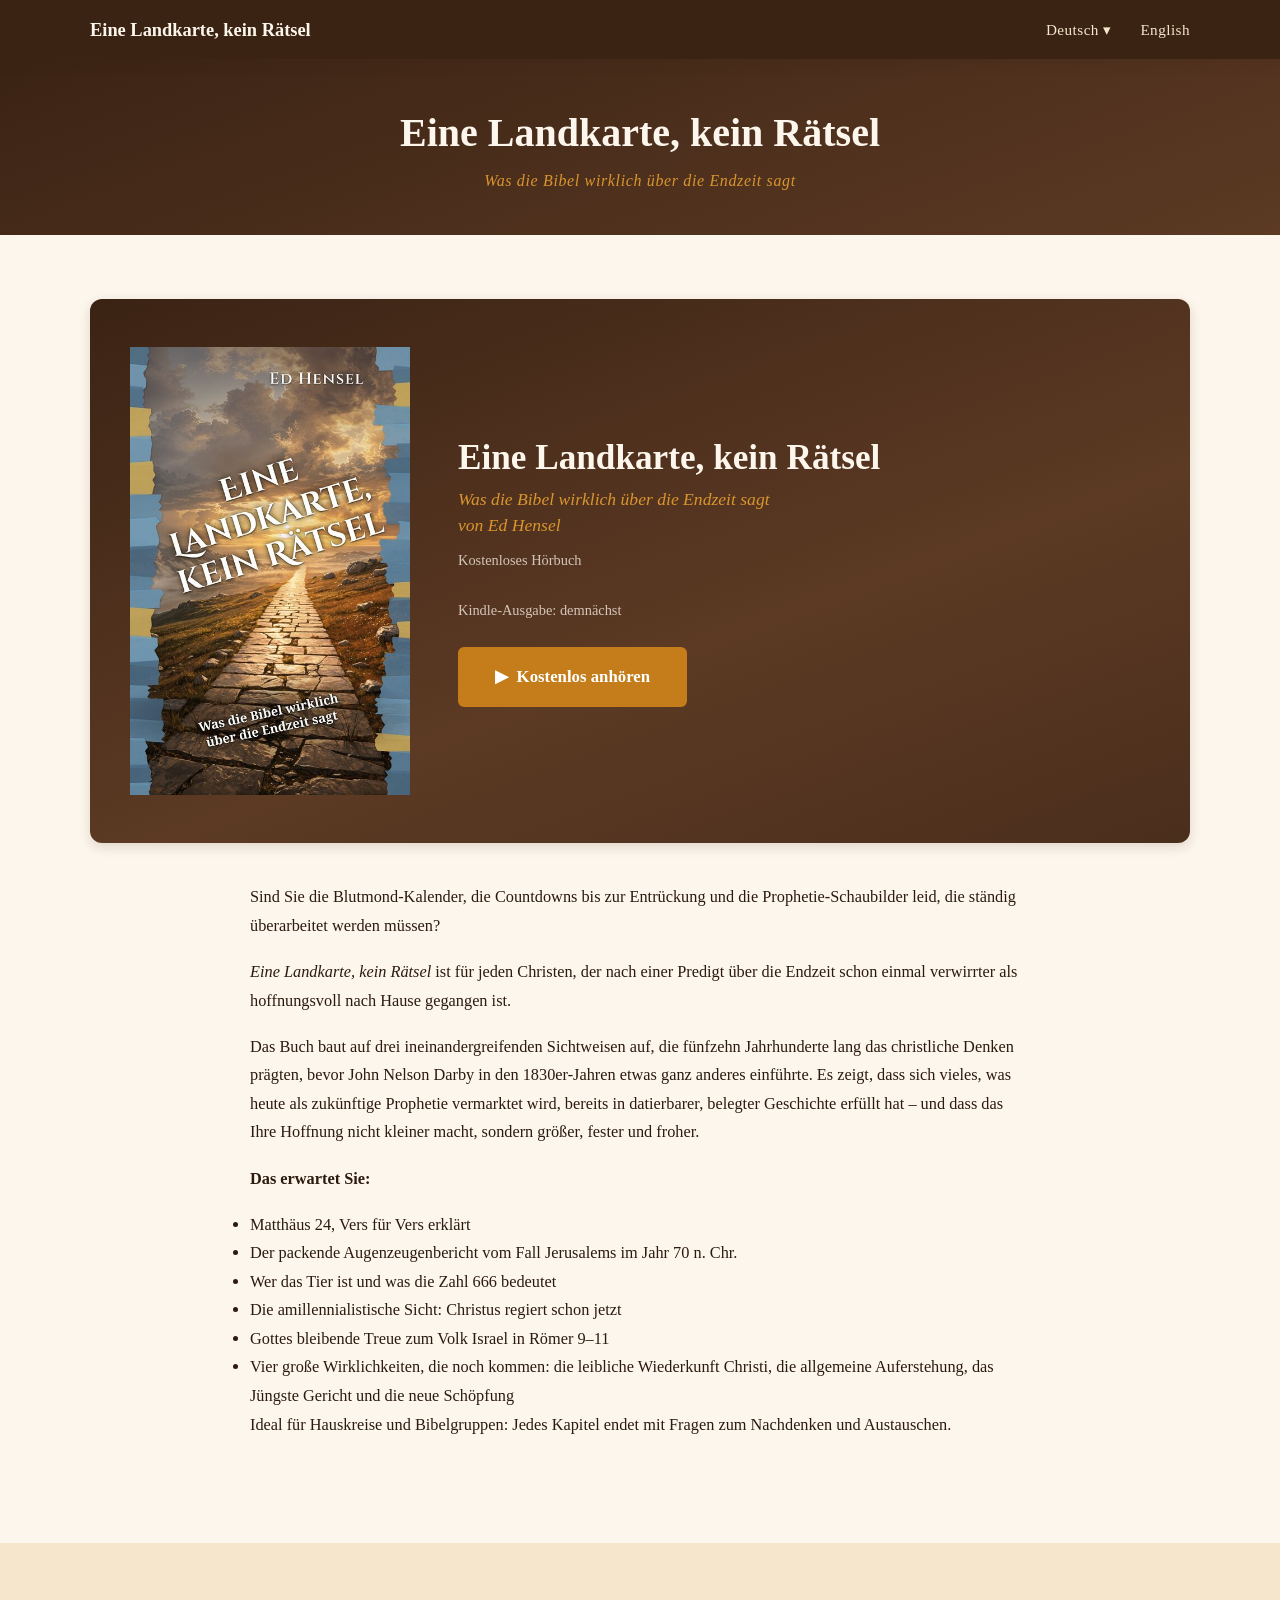
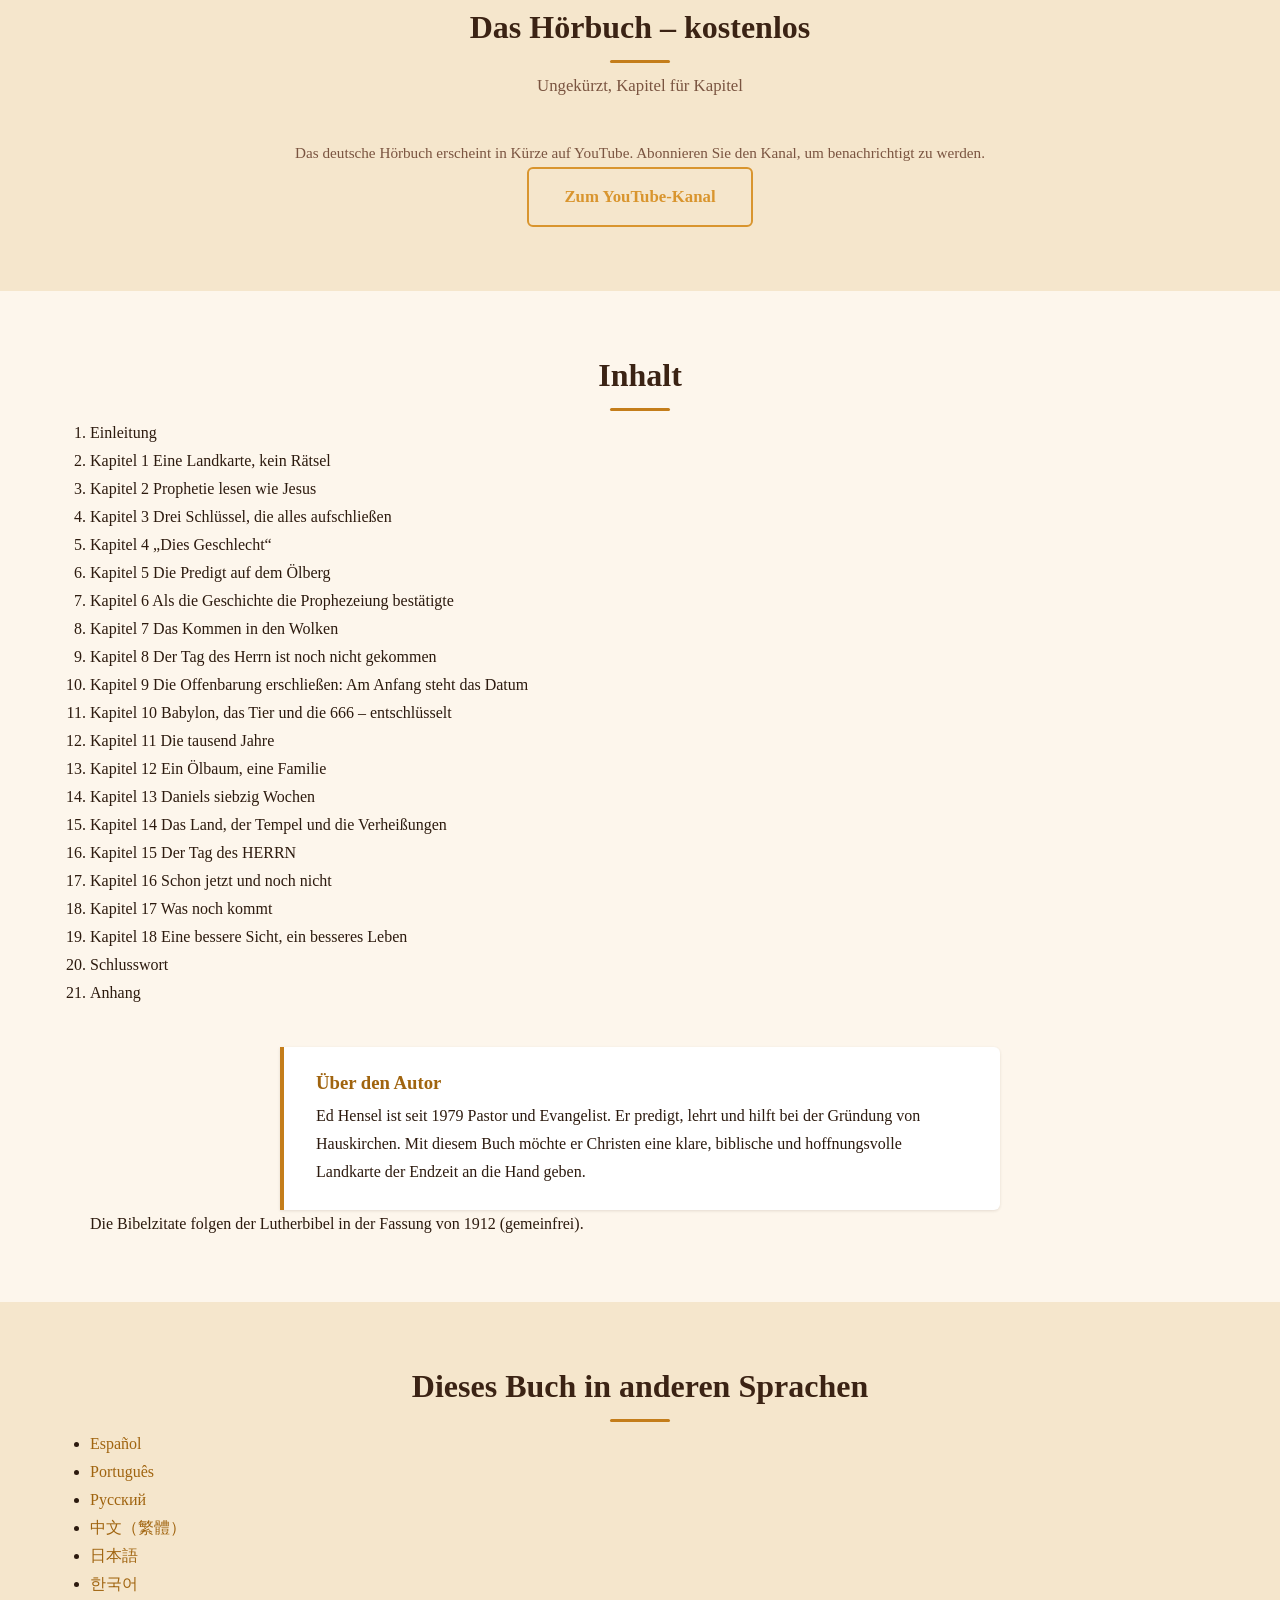
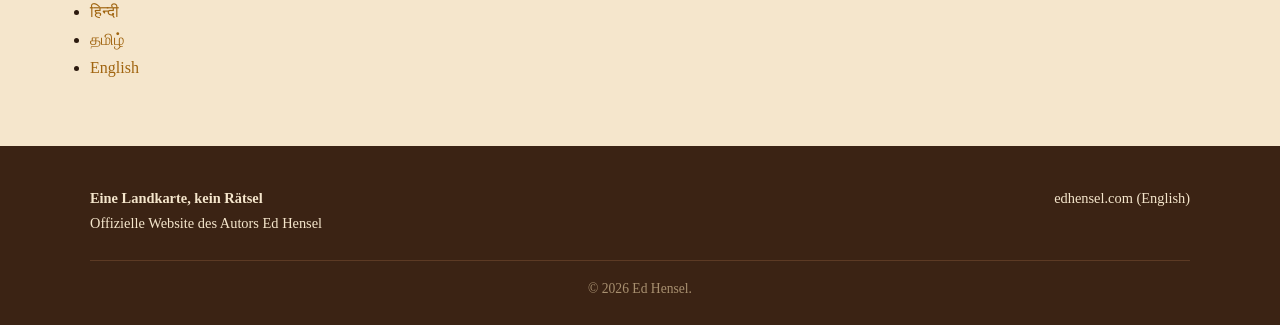
==== de/index.html @ e0666d58 "Add German page (de/)" ====
<!DOCTYPE html>
<html lang="de">
<head>
  <meta charset="UTF-8">
  <meta name="viewport" content="width=device-width, initial-scale=1.0">
  <title>Eine Landkarte, kein Rätsel: Was die Bibel wirklich über die Endzeit sagt — Ed Hensel</title>
  <meta name="description" content="Sind Sie die Blutmond-Kalender, die Countdowns bis zur Entrückung und die Prophetie-Schaubilder leid, die ständig überarbeitet werden müssen? Eine">
  <link rel="canonical" href="https://edhensel.com/de/">
  <link rel="alternate" hreflang="es" href="https://edhensel.com/es/">
  <link rel="alternate" hreflang="pt-BR" href="https://edhensel.com/pt/">
  <link rel="alternate" hreflang="de" href="https://edhensel.com/de/">
  <link rel="alternate" hreflang="ru" href="https://edhensel.com/ru/">
  <link rel="alternate" hreflang="zh-Hant" href="https://edhensel.com/zh/">
  <link rel="alternate" hreflang="ja" href="https://edhensel.com/ja/">
  <link rel="alternate" hreflang="ko" href="https://edhensel.com/ko/">
  <link rel="alternate" hreflang="hi" href="https://edhensel.com/hi/">
  <link rel="alternate" hreflang="ta" href="https://edhensel.com/ta/">
  <link rel="alternate" hreflang="en" href="https://edhensel.com/book.html">
  <link rel="alternate" hreflang="x-default" href="https://edhensel.com/book.html">
  <meta property="og:title" content="Eine Landkarte, kein Rätsel: Was die Bibel wirklich über die Endzeit sagt">
  <meta property="og:description" content="Sind Sie die Blutmond-Kalender, die Countdowns bis zur Entrückung und die Prophetie-Schaubilder leid, die ständig überarbeitet werden müssen? Eine">
  <meta property="og:type" content="book">
  <meta property="og:url" content="https://edhensel.com/de/">
  <meta property="og:image" content="https://edhensel.com/de/cover.jpg">
  <meta name="twitter:card" content="summary_large_image">
  <meta name="author" content="Ed Hensel">
  <link rel="icon" href="../favicon.svg" type="image/svg+xml">
  <link rel="stylesheet" href="../styles.css?v=20261105">
  <script type="application/ld+json">{"@context": "https://schema.org", "@type": "Book", "name": "Eine Landkarte, kein Rätsel: Was die Bibel wirklich über die Endzeit sagt", "author": {"@type": "Person", "name": "Ed Hensel"}, "inLanguage": "de", "image": "https://edhensel.com/de/cover.jpg", "url": "https://edhensel.com/de/"}</script>
</head>
<body>
  <a class="skip-link" href="#main">Eine Landkarte, kein Rätsel</a>
  <header class="site-header">
    <div class="nav-wrapper">
      <a href="./" class="site-logo">Eine Landkarte, kein Rätsel</a>
      <nav class="main-nav main-nav--lang" aria-label="Dieses Buch in anderen Sprachen">
        <ul><li><a href="#languages">Deutsch &#9662;</a></li><li><a href="../book.html" lang="en" hreflang="en">English</a></li></ul>
      </nav>
    </div>
  </header>
  <main id="main">
    <section class="page-banner">
      <div class="container">
        <h1>Eine Landkarte, kein Rätsel</h1>
        <p class="page-banner__sub">Was die Bibel wirklich über die Endzeit sagt</p>
      </div>
    </section>
    <section class="section">
      <div class="container">
        <div class="book-showcase">
          <div class="book-showcase__cover">
            <img src="cover.jpg" alt="Eine Landkarte, kein Rätsel — Ed Hensel" width="350" height="560">
          </div>
          <div class="book-showcase__info">
            <h2>Eine Landkarte, kein Rätsel</h2>
            <p class="byline">Was die Bibel wirklich über die Endzeit sagt<br>von Ed Hensel</p>
            <p class="book-meta">Kostenloses Hörbuch</p>
            <p class="book-meta">Kindle-Ausgabe: demnächst</p>
            <div class="book-actions"><a href="#listen" class="btn">&#9654;&#xFE0E;&ensp;Kostenlos anhören</a></div>
          </div>
        </div>
        <div class="book-description"><p>Sind Sie die Blutmond-Kalender, die Countdowns bis zur Entrückung und die Prophetie-Schaubilder leid, die ständig überarbeitet werden müssen?</p><p><em>Eine Landkarte, kein Rätsel</em> ist für jeden Christen, der nach einer Predigt über die Endzeit schon einmal verwirrter als hoffnungsvoll nach Hause gegangen ist.</p><p>Das Buch baut auf drei ineinandergreifenden Sichtweisen auf, die fünfzehn Jahrhunderte lang das christliche Denken prägten, bevor John Nelson Darby in den 1830er-Jahren etwas ganz anderes einführte. Es zeigt, dass sich vieles, was heute als zukünftige Prophetie vermarktet wird, bereits in datierbarer, belegter Geschichte erfüllt hat – und dass das Ihre Hoffnung nicht kleiner macht, sondern größer, fester und froher.</p><p><strong>Das erwartet Sie:</strong></p><ul><li>Matthäus 24, Vers für Vers erklärt</li><li>Der packende Augenzeugenbericht vom Fall Jerusalems im Jahr 70 n. Chr.</li><li>Wer das Tier ist und was die Zahl 666 bedeutet</li><li>Die amillennialistische Sicht: Christus regiert schon jetzt</li><li>Gottes bleibende Treue zum Volk Israel in Römer 9–11</li><li>Vier große Wirklichkeiten, die noch kommen: die leibliche Wiederkunft Christi, die allgemeine Auferstehung, das Jüngste Gericht und die neue Schöpfung</li></ul><p>Ideal für Hauskreise und Bibelgruppen: Jedes Kapitel endet mit Fragen zum Nachdenken und Austauschen.</p></div>
      </div>
    </section>
    <section class="section section--alt listen" id="listen">
      <div class="container">
        <h2 class="section-title">Das Hörbuch – kostenlos</h2>
        <p class="section-subtitle">Ungekürzt, Kapitel für Kapitel</p>
        <p class="listen-note listen-note--soon">Das deutsche Hörbuch erscheint in Kürze auf YouTube. Abonnieren Sie den Kanal, um benachrichtigt zu werden.<br><a href="https://www.youtube.com/channel/UCPNk8jovsarUFDkknoVurIw" class="btn btn-outline" rel="noopener" target="_blank">Zum YouTube-Kanal</a></p>
      </div>
    </section>
    <section class="section">
      <div class="container">
        <h2 class="section-title">Inhalt</h2>
        <ol class="toc-list"><li>Einleitung</li><li><span class="toc-list__kind">Kapitel 1</span> Eine Landkarte, kein Rätsel</li><li><span class="toc-list__kind">Kapitel 2</span> Prophetie lesen wie Jesus</li><li><span class="toc-list__kind">Kapitel 3</span> Drei Schlüssel, die alles aufschließen</li><li><span class="toc-list__kind">Kapitel 4</span> „Dies Geschlecht“</li><li><span class="toc-list__kind">Kapitel 5</span> Die Predigt auf dem Ölberg</li><li><span class="toc-list__kind">Kapitel 6</span> Als die Geschichte die Prophezeiung bestätigte</li><li><span class="toc-list__kind">Kapitel 7</span> Das Kommen in den Wolken</li><li><span class="toc-list__kind">Kapitel 8</span> Der Tag des Herrn ist noch nicht gekommen</li><li><span class="toc-list__kind">Kapitel 9</span> Die Offenbarung erschließen: Am Anfang steht das Datum</li><li><span class="toc-list__kind">Kapitel 10</span> Babylon, das Tier und die 666 – entschlüsselt</li><li><span class="toc-list__kind">Kapitel 11</span> Die tausend Jahre</li><li><span class="toc-list__kind">Kapitel 12</span> Ein Ölbaum, eine Familie</li><li><span class="toc-list__kind">Kapitel 13</span> Daniels siebzig Wochen</li><li><span class="toc-list__kind">Kapitel 14</span> Das Land, der Tempel und die Verheißungen</li><li><span class="toc-list__kind">Kapitel 15</span> Der Tag des HERRN</li><li><span class="toc-list__kind">Kapitel 16</span> Schon jetzt und noch nicht</li><li><span class="toc-list__kind">Kapitel 17</span> Was noch kommt</li><li><span class="toc-list__kind">Kapitel 18</span> Eine bessere Sicht, ein besseres Leben</li><li>Schlusswort</li><li>Anhang</li></ol>
        <div class="small-group-note">
          <h3>Über den Autor</h3>
          <p>Ed Hensel ist seit 1979 Pastor und Evangelist. Er predigt, lehrt und hilft bei der Gründung von Hauskirchen. Mit diesem Buch möchte er Christen eine klare, biblische und hoffnungsvolle Landkarte der Endzeit an die Hand geben.</p>
        </div>
        <p class="bible-notice">Die Bibelzitate folgen der Lutherbibel in der Fassung von 1912 (gemeinfrei).</p>
      </div>
    </section>
    <section class="section section--alt" id="languages">
      <div class="container">
        <h2 class="section-title">Dieses Buch in anderen Sprachen</h2>
        <ul class="lang-list"><li><a href="../es/" hreflang="es" lang="es">Español</a></li><li><a href="../pt/" hreflang="pt-BR" lang="pt-BR">Português</a></li><li><a href="../ru/" hreflang="ru" lang="ru">Русский</a></li><li><a href="../zh/" hreflang="zh-Hant" lang="zh-Hant">中文（繁體）</a></li><li><a href="../ja/" hreflang="ja" lang="ja">日本語</a></li><li><a href="../ko/" hreflang="ko" lang="ko">한국어</a></li><li><a href="../hi/" hreflang="hi" lang="hi">हिन्दी</a></li><li><a href="../ta/" hreflang="ta" lang="ta">தமிழ்</a></li><li><a href="../book.html" hreflang="en" lang="en">English</a></li></ul>
      </div>
    </section>
  </main>
  <footer class="site-footer">
    <div class="container">
      <div class="footer-inner">
        <div class="footer-brand"><strong>Eine Landkarte, kein Rätsel</strong><br>Offizielle Website des Autors Ed Hensel</div>
        <nav class="footer-nav" aria-label="Dieses Buch in anderen Sprachen"><ul><li><a href="../index.html" lang="en">edhensel.com (English)</a></li></ul></nav>
      </div>
      <p class="footer-copy">&copy; 2026 Ed Hensel.</p>
    </div>
  </footer>
</body>
</html>
---- styles.css ----
/* ============================================
   Ed Hensel Author Website — styles.css
   Palette: deep amber, warm cream, dark brown
   ============================================ */

/* --- Reset & Base --- */
*, *::before, *::after { box-sizing: border-box; margin: 0; padding: 0; }

:root {
  --color-cream:       #FDF6EC;
  --color-cream-dark:  #F5E6CC;
  --color-amber:       #C47D1A;
  --color-amber-light: #D9952E;
  --color-amber-dark:  #A0640F;
  --color-brown:       #3B2314;
  --color-brown-mid:   #5C3A24;
  --color-brown-light: #7A5440;
  --color-text:        #2C1A0E;
  --color-white:       #FFFFFF;
  --shadow-sm:  0 1px 3px rgba(59,35,20,.12);
  --shadow-md:  0 4px 12px rgba(59,35,20,.15);
  --shadow-lg:  0 8px 28px rgba(59,35,20,.22);
  --shadow-book: 0 12px 40px rgba(59,35,20,.3), 0 4px 12px rgba(0,0,0,.15);
  --radius:     6px;
  --max-width:  1100px;
  --transition: .25s ease;
}

html { font-size: 16px; scroll-behavior: smooth; }

body {
  font-family: Georgia, 'Times New Roman', serif;
  color: var(--color-text);
  background: var(--color-cream);
  line-height: 1.75;
  -webkit-font-smoothing: antialiased;
}

img { max-width: 100%; height: auto; display: block; }
a   { color: var(--color-amber-dark); text-decoration: none; transition: color var(--transition); }
a:hover { color: var(--color-amber); }

h1, h2, h3, h4 {
  font-family: 'Palatino Linotype', Palatino, Georgia, serif;
  color: var(--color-brown);
  line-height: 1.3;
}

.container { width: 92%; max-width: var(--max-width); margin: 0 auto; }

/* --- Skip Link (accessibility) --- */
.skip-link {
  position: absolute; left: -9999px; top: 0;
  background: var(--color-amber); color: var(--color-white);
  padding: .5rem 1rem; z-index: 1000; border-radius: 0 0 var(--radius) var(--radius);
}
.skip-link:focus { left: 0; }

/* ============================================
   Header / Navigation
   ============================================ */
.site-header {
  background: var(--color-brown);
  padding: 0;
  position: sticky; top: 0; z-index: 900;
  box-shadow: var(--shadow-md);
}

.nav-wrapper {
  display: flex; align-items: center; justify-content: space-between;
  max-width: var(--max-width); margin: 0 auto; width: 92%;
  padding: .85rem 0;
}

.site-logo {
  font-family: 'Palatino Linotype', Palatino, Georgia, serif;
  font-size: 1.15rem; font-weight: 700;
  color: var(--color-cream); white-space: nowrap;
}
.site-logo:hover { color: var(--color-amber-light); }

/* Hamburger */
.nav-toggle { display: none; background: none; border: none; cursor: pointer; padding: .25rem; }
.nav-toggle span {
  display: block; width: 24px; height: 2px;
  background: var(--color-cream); margin: 5px 0;
  transition: transform var(--transition), opacity var(--transition);
}

.main-nav ul { list-style: none; display: flex; gap: 1.8rem; }
.main-nav a {
  color: var(--color-cream-dark); font-size: .95rem;
  letter-spacing: .03em; padding: .25rem 0;
  border-bottom: 2px solid transparent;
  transition: color var(--transition), border-color var(--transition);
}
.main-nav a:hover,
.main-nav a[aria-current="page"] {
  color: var(--color-amber-light);
  border-bottom-color: var(--color-amber-light);
}

/* ============================================
   Hero Section — Split layout with book cover
   ============================================ */
.hero {
  background: linear-gradient(160deg, var(--color-brown) 0%, var(--color-brown-mid) 60%, #4A2E1C 100%);
  color: var(--color-cream);
  padding: 4rem 1rem 4.5rem;
  overflow: hidden;
}

.hero-split {
  display: flex;
  align-items: center;
  justify-content: center;
  gap: 3.5rem;
}

.hero-cover {
  flex: 0 0 auto;
  text-align: center;
}
.hero-cover img {
  width: 300px;
  height: auto;
  margin: 0 auto;
  transition: transform .4s ease;
}
.hero-cover img:hover {
  transform: translateY(-6px) rotate(-1deg);
}

.hero-text {
  flex: 1;
  max-width: 560px;
}
.hero-text h1 {
  font-size: clamp(2rem, 5vw, 3rem);
  color: var(--color-cream);
  margin-bottom: .3rem;
}
.hero .subtitle {
  font-size: clamp(1rem, 2.5vw, 1.3rem);
  color: var(--color-amber-light);
  font-style: italic;
  margin-bottom: 1.5rem;
}
.hero .intro-text {
  font-size: 1.05rem; line-height: 1.8;
  color: var(--color-cream-dark);
  margin-bottom: 2rem;
}
.hero-buttons {
  display: flex; gap: 1rem; flex-wrap: wrap;
}

/* CTA Buttons */
.btn {
  display: inline-block;
  background: var(--color-amber);
  color: var(--color-white);
  font-family: 'Palatino Linotype', Palatino, Georgia, serif;
  font-size: 1.05rem; font-weight: 700;
  padding: .85rem 2.2rem;
  border-radius: var(--radius);
  border: 2px solid var(--color-amber);
  transition: background var(--transition), color var(--transition), transform var(--transition), box-shadow var(--transition);
  cursor: pointer;
  text-align: center;
}
.btn:hover {
  background: var(--color-amber-dark);
  border-color: var(--color-amber-dark);
  color: var(--color-white);
  transform: translateY(-2px);
  box-shadow: 0 4px 12px rgba(196,125,26,.35);
}
.btn-outline {
  background: transparent;
  color: var(--color-amber-light);
  border-color: var(--color-amber-light);
}
.btn-outline:hover {
  background: var(--color-amber-light);
  color: var(--color-brown);
}

/* ============================================
   Sections
   ============================================ */
.section {
  padding: 4rem 0;
}
.section--alt {
  background: var(--color-cream-dark);
}
.section-title {
  font-size: clamp(1.5rem, 3vw, 2rem);
  text-align: center;
  margin-bottom: .5rem;
}
.section-subtitle {
  text-align: center;
  color: var(--color-brown-light);
  margin-bottom: 2.5rem;
  font-size: 1.05rem;
}

/* Decorative divider */
.section-title::after {
  content: "";
  display: block;
  width: 60px; height: 3px;
  background: var(--color-amber);
  margin: .7rem auto 0;
  border-radius: 2px;
}

/* --- Framework Cards --- */
.card-grid {
  display: grid;
  grid-template-columns: repeat(auto-fit, minmax(280px, 1fr));
  gap: 1.5rem;
}
.card {
  background: var(--color-white);
  border-radius: var(--radius);
  padding: 2rem 1.5rem;
  box-shadow: var(--shadow-sm);
  border-top: 4px solid var(--color-amber);
  transition: box-shadow var(--transition), transform var(--transition);
}
.card:hover { box-shadow: var(--shadow-md); transform: translateY(-3px); }
.card h3 { font-size: 1.2rem; margin-bottom: .6rem; color: var(--color-amber-dark); }
.card p  { font-size: .97rem; color: var(--color-brown-light); }
.card-icon {
  display: block;
  font-size: 2rem;
  line-height: 1;
  margin-bottom: .75rem;
  color: var(--color-amber);
}

/* --- Author Teaser (home page) --- */
.author-teaser {
  display: flex; align-items: center; gap: 2.5rem;
}
.author-teaser__img {
  flex: 0 0 200px;
  width: 200px; height: 200px;
  border-radius: 50%;
  overflow: hidden;
  border: 4px solid var(--color-amber);
  box-shadow: var(--shadow-md);
}
.author-teaser__img img {
  width: 100%; height: 100%; object-fit: cover;
}
.author-teaser__text { flex: 1; min-width: 260px; }
.author-teaser__text h2 { margin-bottom: .6rem; }
.author-teaser__text p  { margin-bottom: 1rem; }

/* --- About Page --- */
.about-content { display: flex; gap: 2.5rem; flex-wrap: wrap; align-items: flex-start; }
.about-photo {
  flex: 0 0 280px;
  overflow: hidden;
  border: 4px solid var(--color-amber);
  border-radius: var(--radius);
  box-shadow: var(--shadow-lg);
}
.about-photo img {
  width: 100%; height: auto; display: block;
}
.about-text { flex: 1; min-width: 280px; }
.about-text p { margin-bottom: 1.1rem; }

/* --- Book Page — Showcase --- */
.book-showcase {
  display: flex;
  align-items: center;
  justify-content: center;
  gap: 3rem;
  background: linear-gradient(160deg, var(--color-brown) 0%, var(--color-brown-mid) 60%, #4A2E1C 100%);
  padding: 3rem 2.5rem;
  border-radius: 12px;
  margin-bottom: 2.5rem;
  box-shadow: var(--shadow-md);
}
.book-showcase__cover {
  flex: 0 0 auto;
  text-align: center;
}
.book-showcase__cover img {
  width: 280px;
  height: auto;
  margin: 0 auto;
  transition: transform .4s ease;
}
.book-showcase__cover img:hover {
  transform: translateY(-4px);
}
.book-showcase__info {
  flex: 1;
  color: var(--color-cream);
}
.book-showcase__info h2 {
  font-size: clamp(1.6rem, 3vw, 2.2rem);
  margin-bottom: .3rem;
  color: var(--color-cream);
}
.book-showcase__info .byline {
  font-size: 1.1rem;
  color: var(--color-amber-light);
  font-style: italic;
  margin-bottom: .6rem;
  line-height: 1.5;
}
.book-showcase__info .book-meta {
  font-size: .9rem;
  color: rgba(253, 246, 236, .75);
  margin-bottom: 1.5rem;
}

.book-description { max-width: 780px; margin: 0 auto 2.5rem; font-size: 1.02rem; }
.book-description p { margin-bottom: 1.1rem; }

.discover-list { max-width: 720px; margin: 0 auto; list-style: none; }
.discover-list li {
  padding: .75rem 0 .75rem 1.8rem;
  position: relative;
  border-bottom: 1px solid var(--color-cream-dark);
  font-size: 1rem;
}
.discover-list li:last-child { border-bottom: none; }
.discover-list li::before {
  content: "\2726";
  position: absolute; left: 0; color: var(--color-amber);
  font-size: 1.1rem; top: .75rem;
}

.small-group-note {
  background: var(--color-white);
  border-left: 4px solid var(--color-amber);
  padding: 1.5rem 2rem;
  border-radius: 0 var(--radius) var(--radius) 0;
  max-width: 720px; margin: 2.5rem auto 0;
  box-shadow: var(--shadow-sm);
}
.small-group-note h3 { margin-bottom: .4rem; color: var(--color-amber-dark); }

/* --- Contact Page --- */
.contact-grid { display: flex; gap: 2.5rem; flex-wrap: wrap; }
.contact-form-wrapper { flex: 2; min-width: 300px; }
.contact-info-wrapper { flex: 1; min-width: 240px; }

.contact-form label {
  display: block; font-weight: 700; margin-bottom: .3rem;
  color: var(--color-brown); font-size: .95rem;
}
.contact-form input,
.contact-form select,
.contact-form textarea {
  width: 100%;
  padding: .75rem 1rem;
  border: 1px solid #C9B89A;
  border-radius: var(--radius);
  font-family: Georgia, serif;
  font-size: 1rem;
  background: var(--color-white);
  color: var(--color-text);
  margin-bottom: 1.2rem;
  transition: border-color var(--transition), box-shadow var(--transition);
}
.contact-form input:focus,
.contact-form select:focus,
.contact-form textarea:focus {
  outline: none;
  border-color: var(--color-amber);
  box-shadow: 0 0 0 3px rgba(196,125,26,.2);
}
.contact-form textarea { resize: vertical; min-height: 160px; }

.contact-info-box {
  background: var(--color-white);
  border-radius: var(--radius);
  padding: 2rem;
  box-shadow: var(--shadow-sm);
  border-top: 4px solid var(--color-amber);
}
.contact-info-box h3 { margin-bottom: .8rem; color: var(--color-amber-dark); }
.contact-info-box p  { margin-bottom: .8rem; font-size: .97rem; }

.formspree-note {
  font-size: .85rem;
  color: var(--color-brown-light);
  font-style: italic;
  margin-top: .5rem;
}

/* --- Speaking CTA / Dark banner sections --- */
.speaking-cta {
  background: linear-gradient(160deg, var(--color-brown) 0%, var(--color-brown-mid) 100%);
  color: var(--color-cream);
  text-align: center;
  padding: 3.5rem 1rem;
  margin-top: 3rem;
}
.speaking-cta h2 { color: var(--color-cream); margin-bottom: .6rem; }
.speaking-cta p  { color: var(--color-cream-dark); margin-bottom: 1.5rem; max-width: 600px; margin-left: auto; margin-right: auto; }

/* ============================================
   Footer
   ============================================ */
.site-footer {
  background: var(--color-brown);
  color: var(--color-cream-dark);
  padding: 2.5rem 0 1.5rem;
  font-size: .9rem;
}
.footer-inner {
  display: flex; flex-wrap: wrap; justify-content: space-between; align-items: flex-start; gap: 1.5rem;
}
.footer-nav ul { list-style: none; display: flex; gap: 1.5rem; flex-wrap: wrap; }
.footer-nav a  { color: var(--color-cream-dark); }
.footer-nav a:hover { color: var(--color-amber-light); }
.footer-copy { width: 100%; text-align: center; margin-top: 1.5rem; padding-top: 1rem; border-top: 1px solid var(--color-brown-mid); color: #A89070; font-size: .85rem; }

/* ============================================
   Page Banner (inner pages)
   ============================================ */
.page-banner {
  background: linear-gradient(160deg, var(--color-brown) 0%, var(--color-brown-mid) 100%);
  color: var(--color-cream);
  text-align: center;
  padding: 3rem 1rem 2.5rem;
}
.page-banner h1 { color: var(--color-cream); font-size: clamp(1.7rem, 4vw, 2.5rem); margin-bottom: .5rem; }
.page-banner__sub {
  color: var(--color-amber-light);
  font-size: 1rem;
  letter-spacing: .04em;
  margin-top: .4rem;
  font-style: italic;
}

/* ============================================
   Responsive — Tablet and below
   ============================================ */
@media (max-width: 900px) {
  .hero-split {
    flex-direction: column;
    text-align: center;
  }
  .hero-cover {
    margin: 0 auto;
  }
  .hero-cover img { width: 250px; margin: 0 auto; }
  .hero-text {
    text-align: center;
    max-width: 100%;
  }
  .hero .intro-text { margin-left: auto; margin-right: auto; }
  .hero-buttons { justify-content: center; }

  .book-showcase {
    flex-direction: column;
    align-items: center;
    text-align: center;
    padding: 2.25rem 1.5rem;
  }
  .book-showcase__cover { margin: 0 auto; }
  .book-showcase__cover img { width: 240px; margin: 0 auto; }
}

@media (max-width: 768px) {
  .nav-toggle { display: block; }
  .main-nav ul {
    display: none; flex-direction: column; gap: 0;
    position: absolute; top: 100%; left: 0; right: 0;
    background: var(--color-brown); padding: .5rem 0;
    box-shadow: var(--shadow-md);
  }
  .main-nav.open ul { display: flex; }
  .main-nav a { display: block; padding: .75rem 5%; }

  .hero { padding: 3rem 1rem 2.5rem; }
  .section { padding: 2.5rem 0; }

  .author-teaser { flex-direction: column; text-align: center; }
  .author-teaser__img { flex: none; width: 160px; height: 160px; margin: 0 auto; }

  .about-content { flex-direction: column; text-align: center; }
  .about-photo { flex: none; width: 240px; margin: 0 auto; }
  .about-text { text-align: left; }

  .contact-grid { flex-direction: column; }

  .footer-inner { flex-direction: column; align-items: center; text-align: center; }
}

@media (max-width: 480px) {
  html { font-size: 15px; }
  .card-grid { grid-template-columns: 1fr; }
  .hero-cover img { width: 200px; }
  .book-showcase__cover img { width: 200px; }
  .hero { padding: 2.5rem 1rem 2rem; }
  .btn { padding: .75rem 1.6rem; font-size: 1rem; }
}

/* ============================================
   Free Audiobook (book.html #listen, home band)
   ============================================ */
.book-actions { display: flex; gap: 1rem; flex-wrap: wrap; }
.hero-buttons .btn { padding-left: 1.5rem; padding-right: 1.5rem; }

.listen { scroll-margin-top: 4.5rem; }
.listen + .speaking-cta { margin-top: 0; }

.listen-player { max-width: 880px; margin: 0 auto 2.5rem; }
.video-frame {
  position: relative;
  aspect-ratio: 16 / 9;
  background: var(--color-brown);
  border-radius: 12px;
  overflow: hidden;
  box-shadow: var(--shadow-lg);
}
.video-frame iframe {
  position: absolute; inset: 0;
  width: 100%; height: 100%; border: 0;
}

.chapter-list__heading {
  text-align: center;
  font-size: 1.25rem;
  color: var(--color-amber-dark);
  margin-bottom: 1rem;
}
.chapter-list {
  list-style: none;
  max-width: 880px; margin: 0 auto;
  display: grid;
  grid-template-columns: repeat(auto-fill, minmax(380px, 1fr));
  gap: .5rem .75rem;
}
.chapter-btn {
  width: 100%;
  display: flex; align-items: baseline; gap: .9rem;
  text-align: left;
  background: var(--color-white);
  border: 1px solid transparent;
  border-left: 3px solid var(--color-amber);
  border-radius: var(--radius);
  padding: .65rem 1rem;
  font-family: Georgia, 'Times New Roman', serif;
  font-size: .97rem; line-height: 1.45;
  color: var(--color-text);
  cursor: pointer;
  box-shadow: var(--shadow-sm);
  transition: box-shadow var(--transition), transform var(--transition), border-color var(--transition);
}
.chapter-btn:hover { box-shadow: var(--shadow-md); transform: translateY(-1px); }
.chapter-btn:focus-visible { outline: 3px solid rgba(196,125,26,.45); outline-offset: 2px; }
.chapter-btn[aria-current="true"] {
  border-color: var(--color-amber);
  background: #FFF9F0;
}
.chapter-btn__time {
  flex: 0 0 4.2rem;
  font-variant-numeric: tabular-nums;
  font-size: .85rem;
  color: var(--color-brown-light);
}
.chapter-btn__kind {
  display: block;
  font-size: .75rem;
  letter-spacing: .06em;
  text-transform: uppercase;
  color: var(--color-amber-dark);
}
.listen-note {
  max-width: 720px;
  margin: 2rem auto 0;
  text-align: center;
  font-size: .95rem;
  color: var(--color-brown-light);
}

/* Home page band */
.listen-band {
  background: var(--color-cream-dark);
  border-bottom: 1px solid rgba(59,35,20,.08);
  padding: 2.25rem 0;
}
.listen-band__inner {
  display: flex; align-items: center; justify-content: space-between; gap: 2rem;
}
.listen-band__text h2 { font-size: clamp(1.3rem, 2.6vw, 1.6rem); margin-bottom: .3rem; }
.listen-band__text p  { color: var(--color-brown-light); max-width: 640px; }
.listen-band .btn { flex: 0 0 auto; }

@media (max-width: 900px) {
  .book-actions { justify-content: center; }
}
@media (max-width: 768px) {
  .listen-band__inner { flex-direction: column; text-align: center; gap: 1.25rem; }
  .listen-band__text p { margin: 0 auto; }
}
@media (max-width: 480px) {
  .chapter-list { grid-template-columns: 1fr; }
  .chapter-btn__time { flex-basis: 3.6rem; }
}
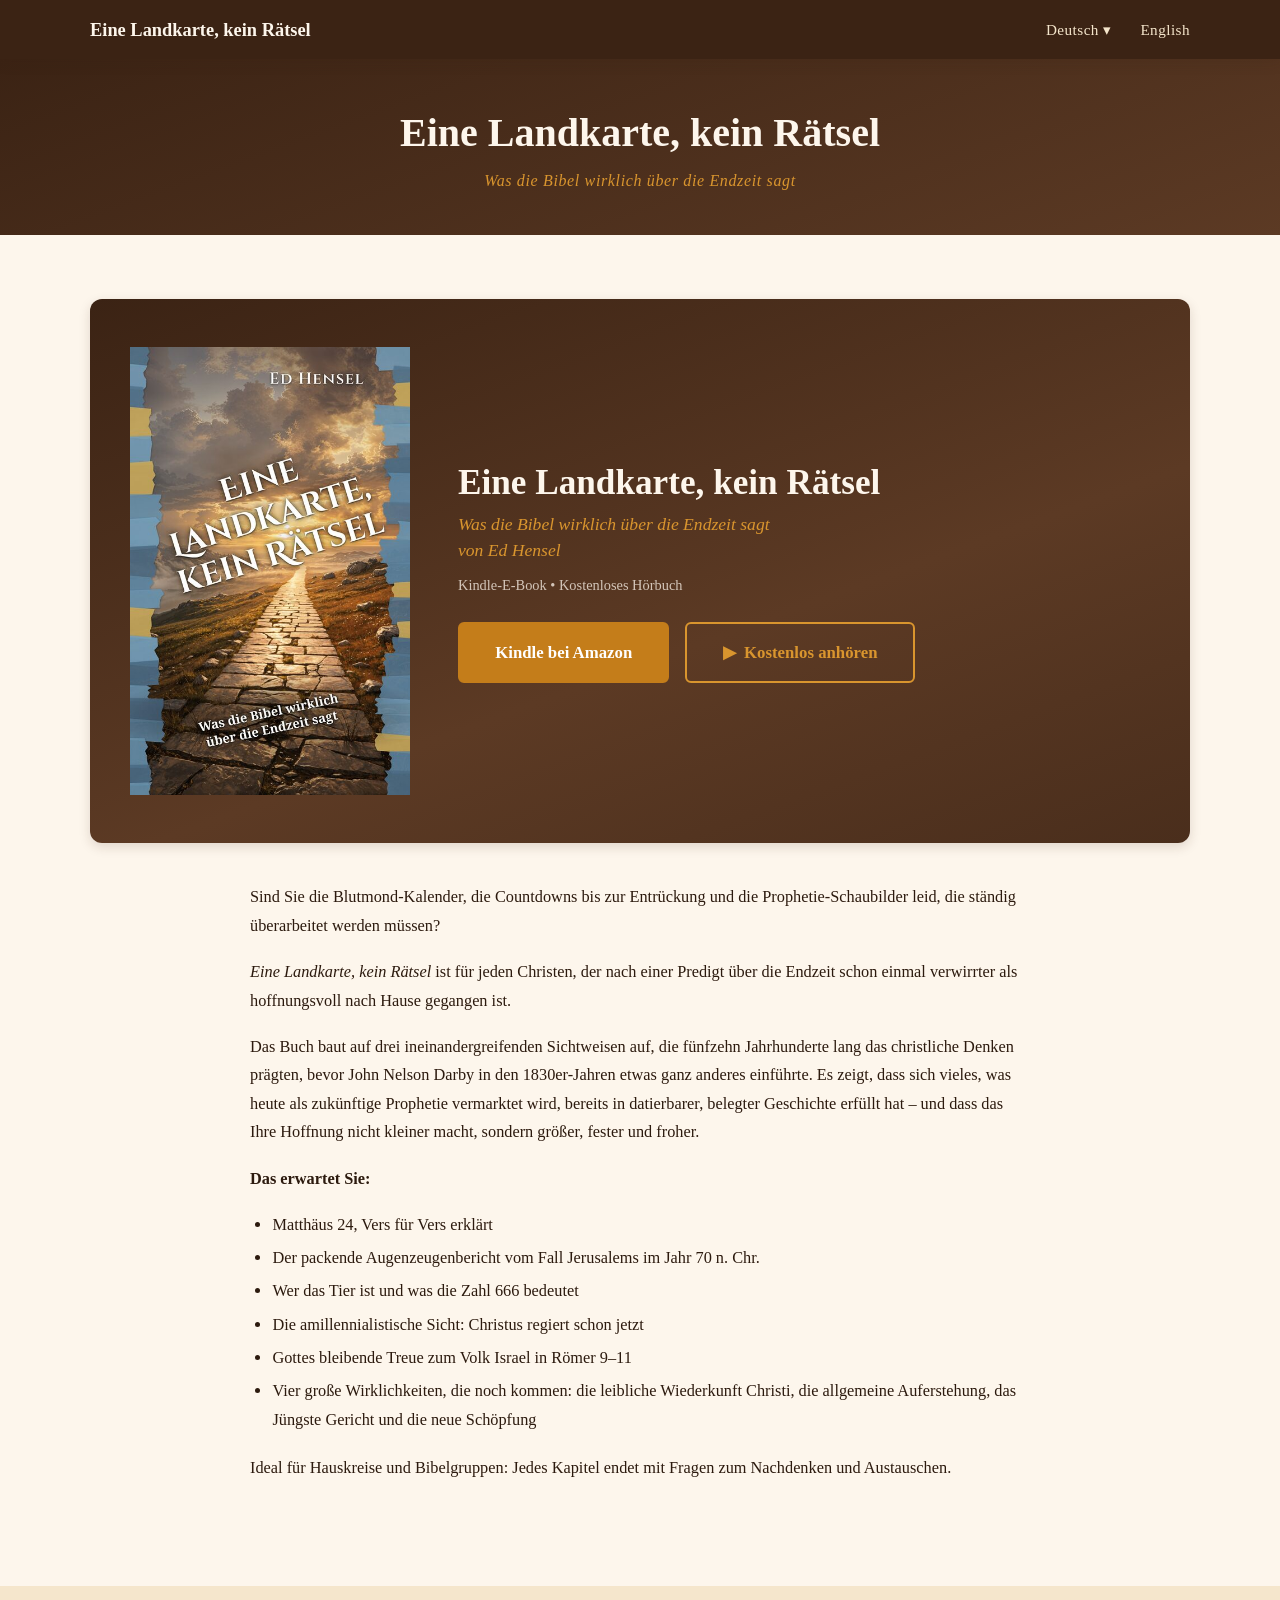
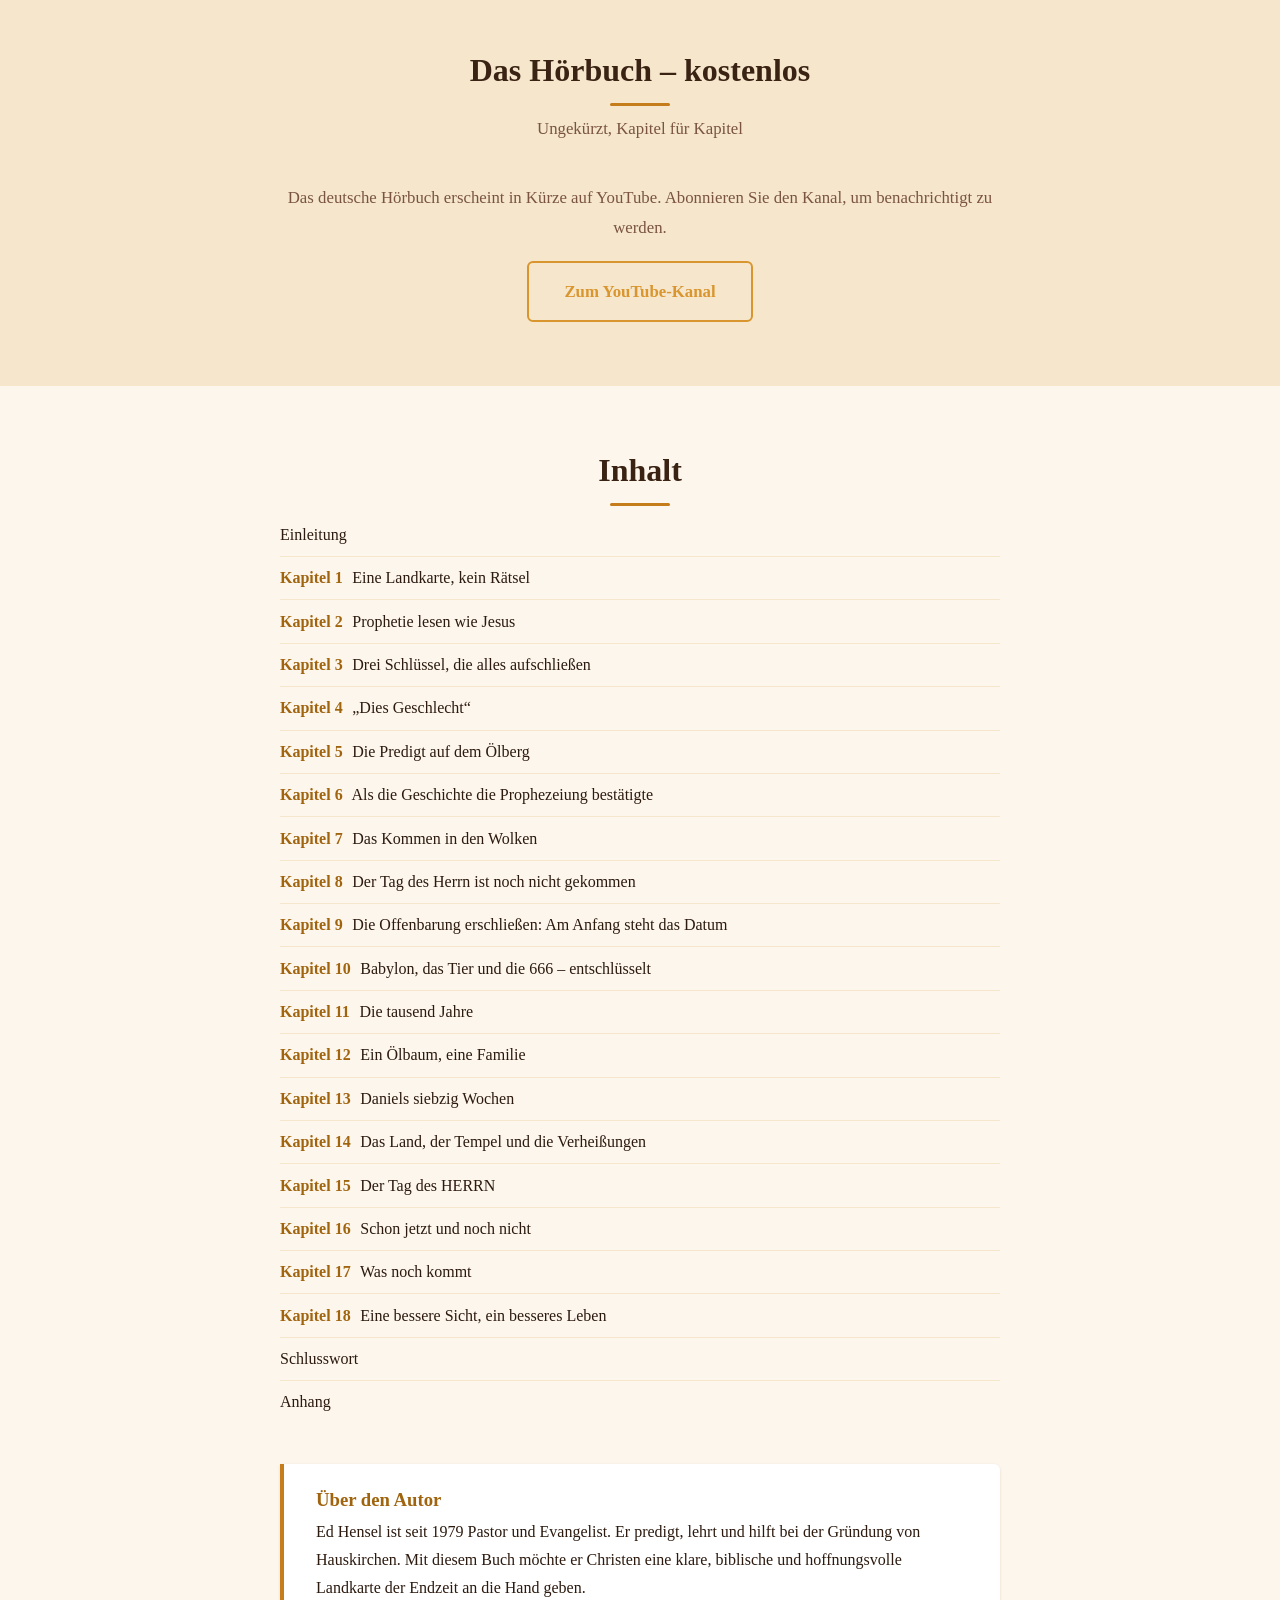
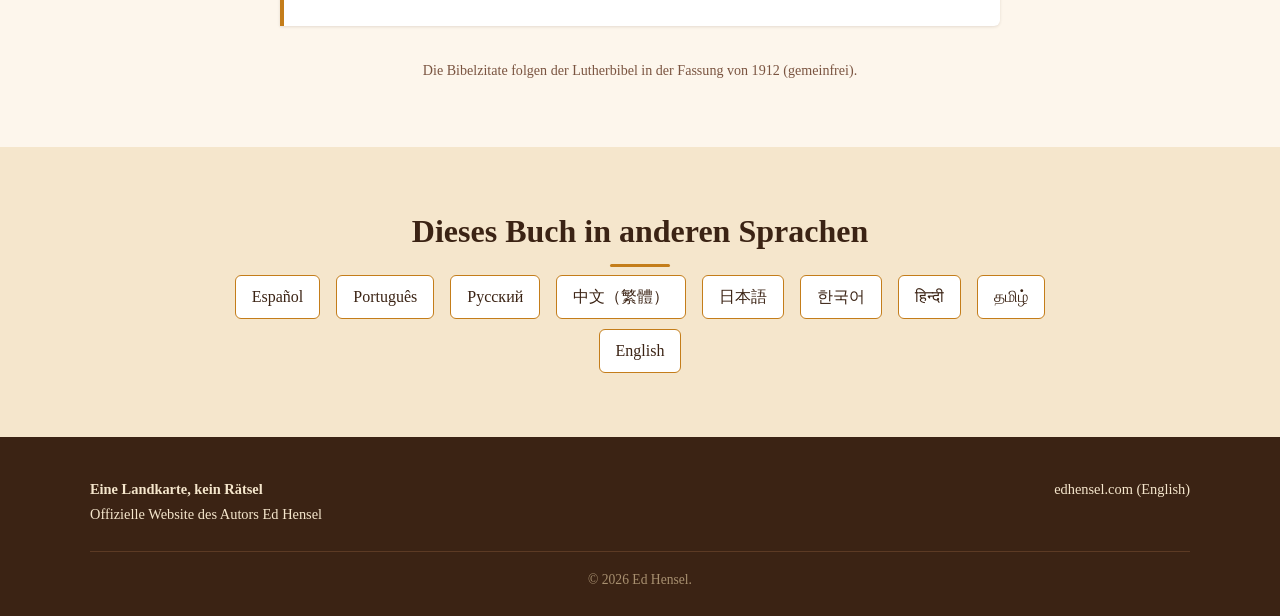
==== commit 4c28d85c: "de: link the Kindle edition (amazon.de/dp/B0HQX45VRB)" ====
--- a/de/index.html
+++ b/de/index.html
@@ -54,9 +54,9 @@
           <div class="book-showcase__info">
             <h2>Eine Landkarte, kein Rätsel</h2>
             <p class="byline">Was die Bibel wirklich über die Endzeit sagt<br>von Ed Hensel</p>
-            <p class="book-meta">Kostenloses Hörbuch</p>
-            <p class="book-meta">Kindle-Ausgabe: demnächst</p>
-            <div class="book-actions"><a href="#listen" class="btn">&#9654;&#xFE0E;&ensp;Kostenlos anhören</a></div>
+            <p class="book-meta">Kindle-E-Book &bull; Kostenloses Hörbuch</p>
+            
+            <div class="book-actions"><a href="https://www.amazon.de/dp/B0HQX45VRB" class="btn" rel="noopener" target="_blank">Kindle bei Amazon</a><a href="#listen" class="btn btn-outline">&#9654;&#xFE0E;&ensp;Kostenlos anhören</a></div>
           </div>
         </div>
         <div class="book-description"><p>Sind Sie die Blutmond-Kalender, die Countdowns bis zur Entrückung und die Prophetie-Schaubilder leid, die ständig überarbeitet werden müssen?</p><p><em>Eine Landkarte, kein Rätsel</em> ist für jeden Christen, der nach einer Predigt über die Endzeit schon einmal verwirrter als hoffnungsvoll nach Hause gegangen ist.</p><p>Das Buch baut auf drei ineinandergreifenden Sichtweisen auf, die fünfzehn Jahrhunderte lang das christliche Denken prägten, bevor John Nelson Darby in den 1830er-Jahren etwas ganz anderes einführte. Es zeigt, dass sich vieles, was heute als zukünftige Prophetie vermarktet wird, bereits in datierbarer, belegter Geschichte erfüllt hat – und dass das Ihre Hoffnung nicht kleiner macht, sondern größer, fester und froher.</p><p><strong>Das erwartet Sie:</strong></p><ul><li>Matthäus 24, Vers für Vers erklärt</li><li>Der packende Augenzeugenbericht vom Fall Jerusalems im Jahr 70 n. Chr.</li><li>Wer das Tier ist und was die Zahl 666 bedeutet</li><li>Die amillennialistische Sicht: Christus regiert schon jetzt</li><li>Gottes bleibende Treue zum Volk Israel in Römer 9–11</li><li>Vier große Wirklichkeiten, die noch kommen: die leibliche Wiederkunft Christi, die allgemeine Auferstehung, das Jüngste Gericht und die neue Schöpfung</li></ul><p>Ideal für Hauskreise und Bibelgruppen: Jedes Kapitel endet mit Fragen zum Nachdenken und Austauschen.</p></div>
--- a/styles.css
+++ b/styles.css
@@ -612,3 +612,26 @@
   .chapter-list { grid-template-columns: 1fr; }
   .chapter-btn__time { flex-basis: 3.6rem; }
 }
+
+/* ========== Translated editions (/<lang>/ pages) ========== */
+.toc-list { max-width: 720px; margin: 0 auto 2.5rem; padding: 0; list-style: none; }
+.book-description ul { margin: 0 0 1.2rem 1.4rem; }
+.book-description ul li { margin-bottom: .3rem; }
+.toc-list li { padding: .45rem 0; border-bottom: 1px solid var(--color-cream-dark); }
+.toc-list li:last-child { border-bottom: none; }
+.toc-list__kind { font-weight: 700; color: var(--color-amber-dark); margin-right: .35rem; }
+.bible-notice { max-width: 720px; margin: 2rem auto 0; font-size: .88rem; color: var(--color-brown-light); text-align: center; }
+.listen-note--soon { font-size: 1.05rem; }
+.listen-note--soon .btn { margin-top: 1.2rem; }
+.lang-list { list-style: none; display: flex; flex-wrap: wrap; justify-content: center; gap: .6rem 1rem; max-width: 820px; margin: 0 auto; padding: 0; }
+.lang-list a { display: inline-block; padding: .45rem 1rem; border: 1px solid var(--color-amber); border-radius: var(--radius); color: var(--color-brown); text-decoration: none; background: var(--color-white); }
+.lang-list a:hover, .lang-list a:focus { background: var(--color-amber); color: var(--color-white); }
+.lang-strip { text-align: center; font-size: .92rem; margin-top: 1rem; }
+.lang-strip a { margin: 0 .35rem; white-space: nowrap; }
+@media (max-width: 768px) {
+  .main-nav--lang ul { display: flex !important; position: static; flex-direction: row; gap: 1rem; background: none; box-shadow: none; padding: 0; }
+  .main-nav--lang a { padding: .25rem 0; }
+}
+:lang(zh) em, :lang(ja) em, :lang(ko) em, :lang(hi) em, :lang(ta) em,
+:lang(zh) .page-banner__sub, :lang(ja) .page-banner__sub, :lang(ko) .page-banner__sub, :lang(hi) .page-banner__sub, :lang(ta) .page-banner__sub,
+:lang(zh) .byline, :lang(ja) .byline, :lang(ko) .byline, :lang(hi) .byline, :lang(ta) .byline { font-style: normal; }
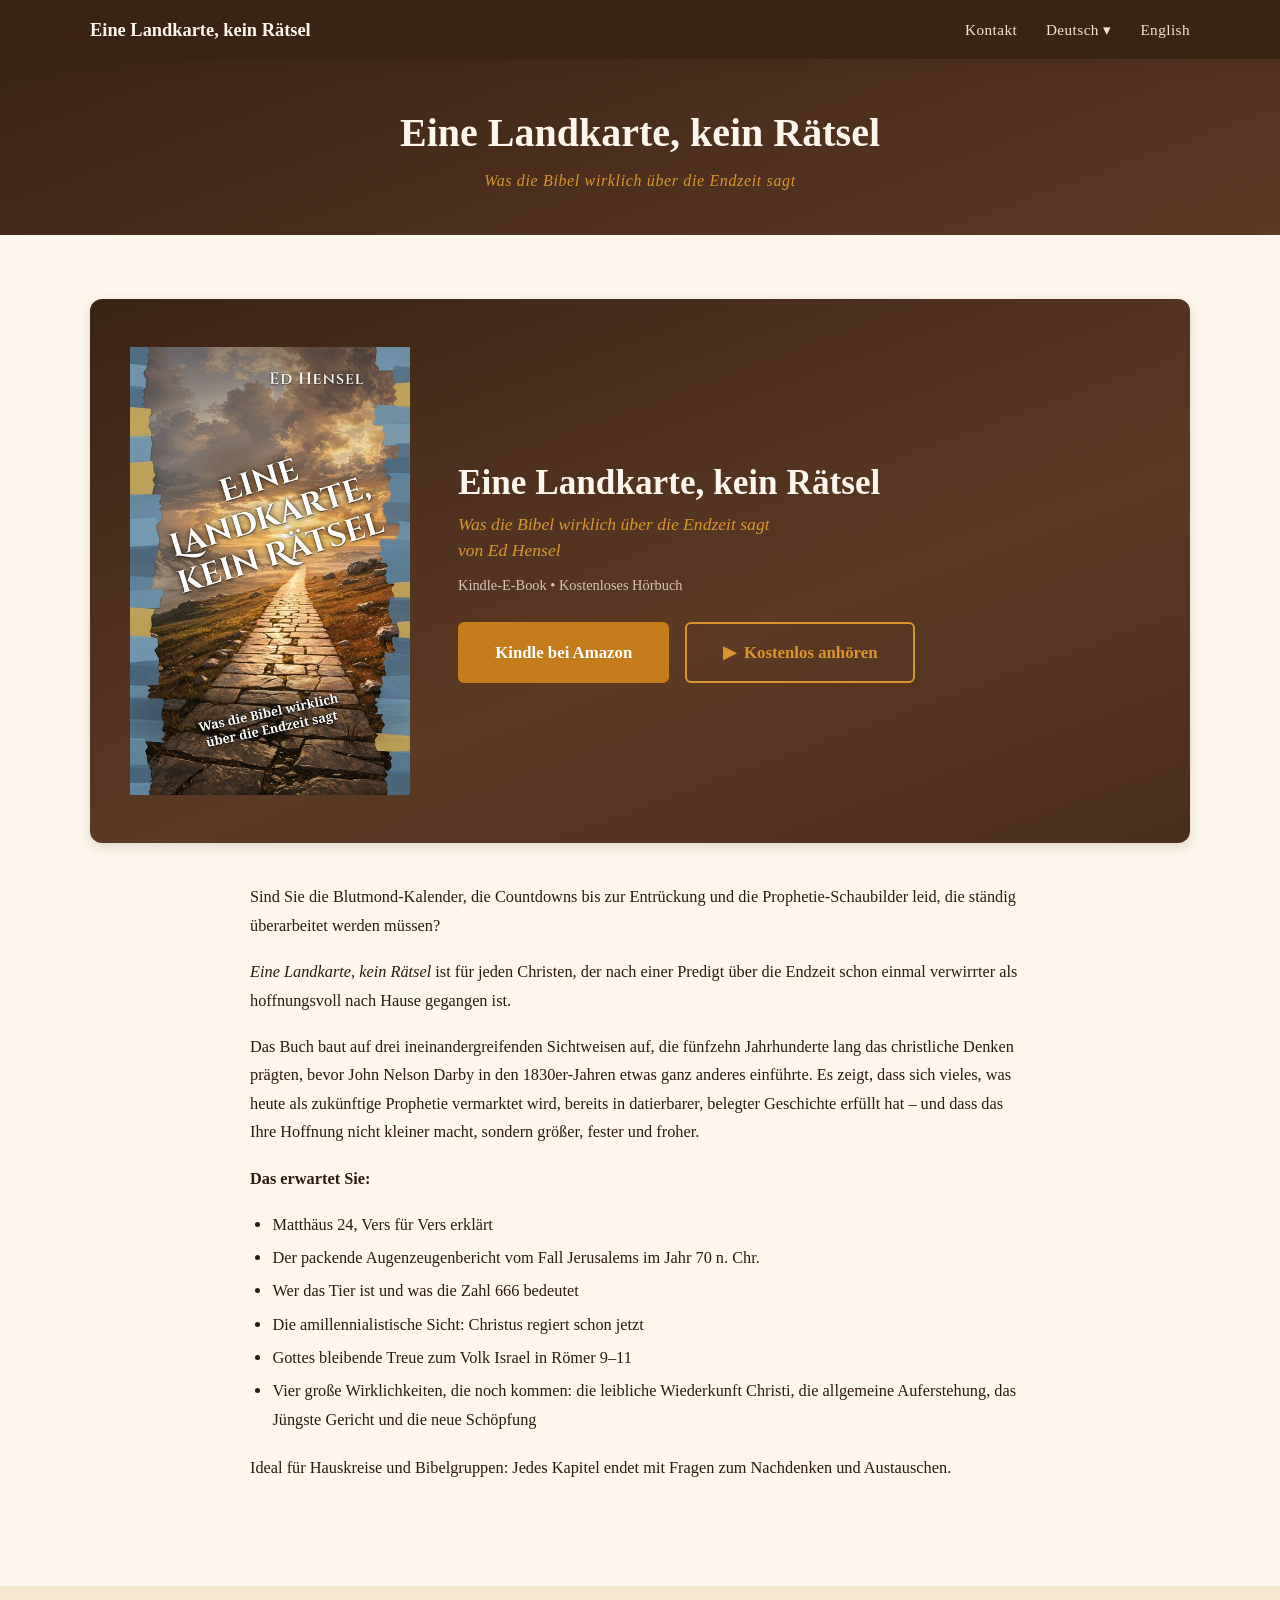
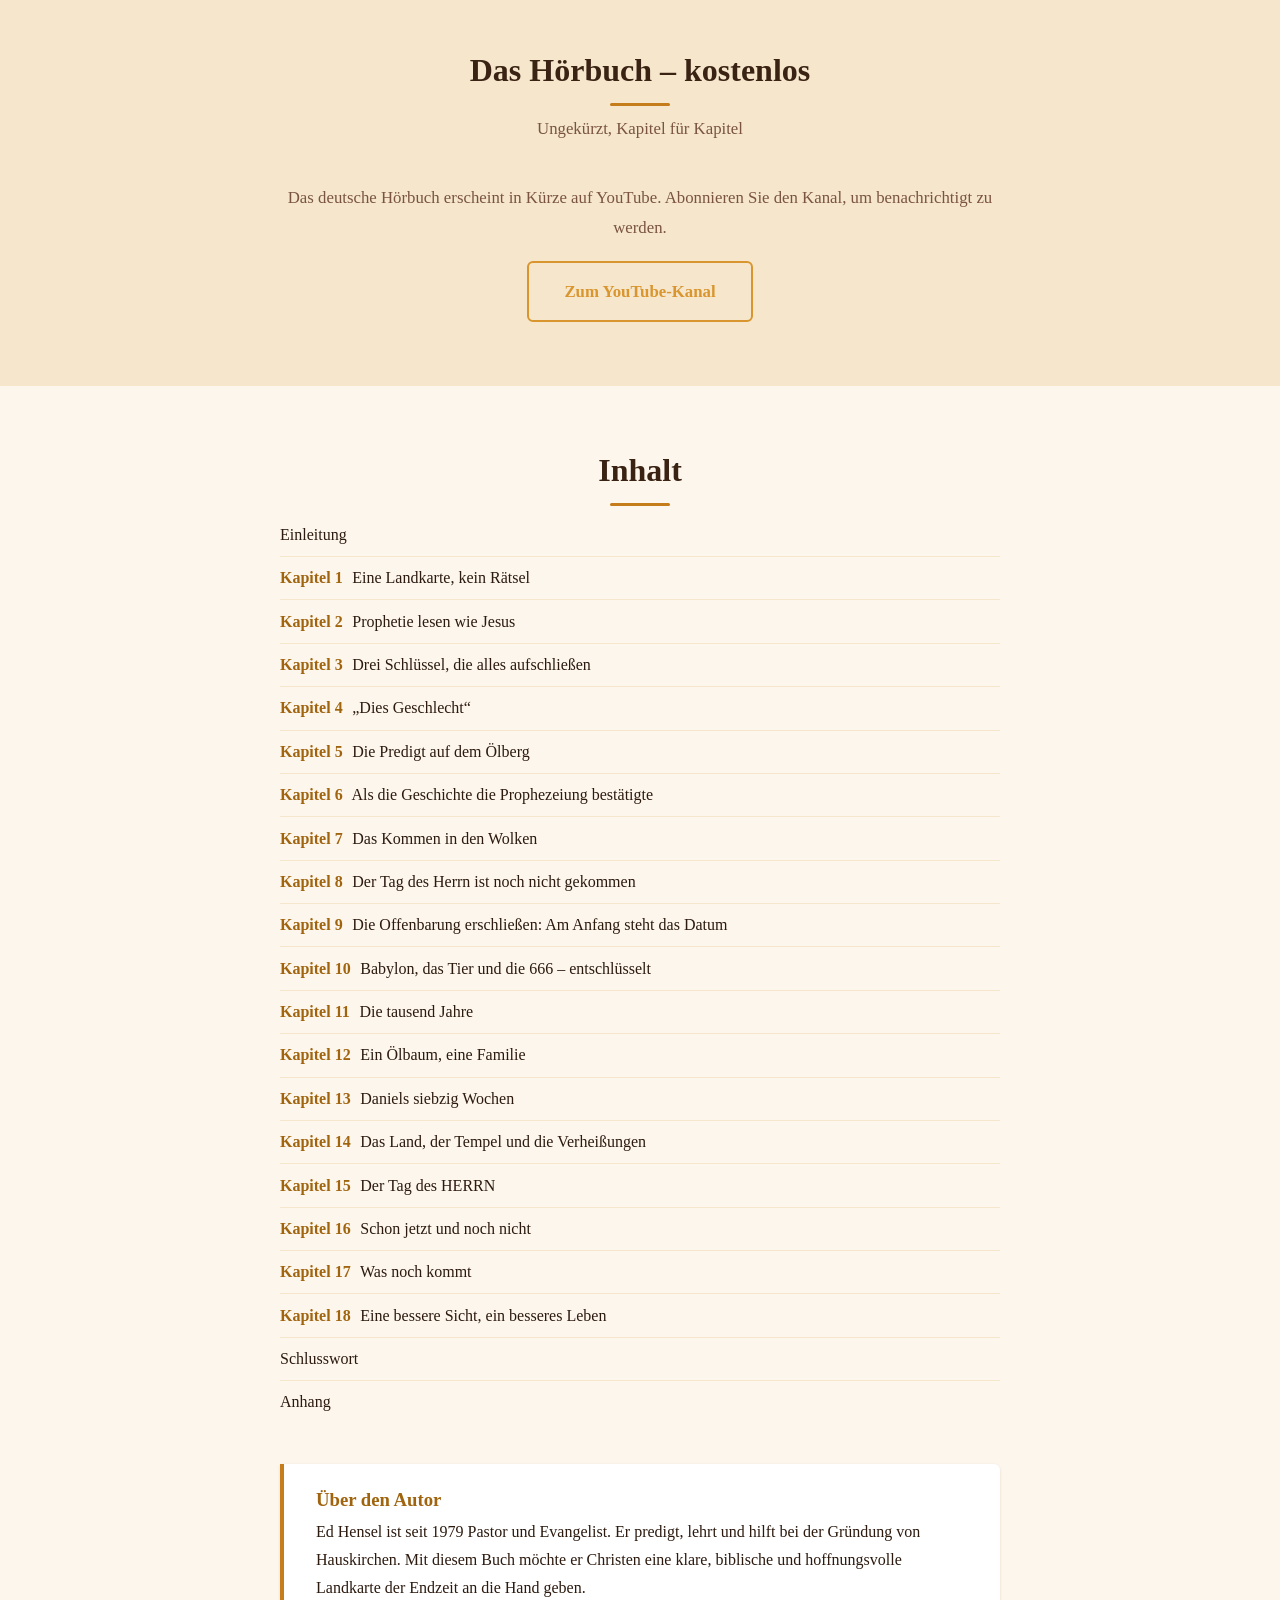
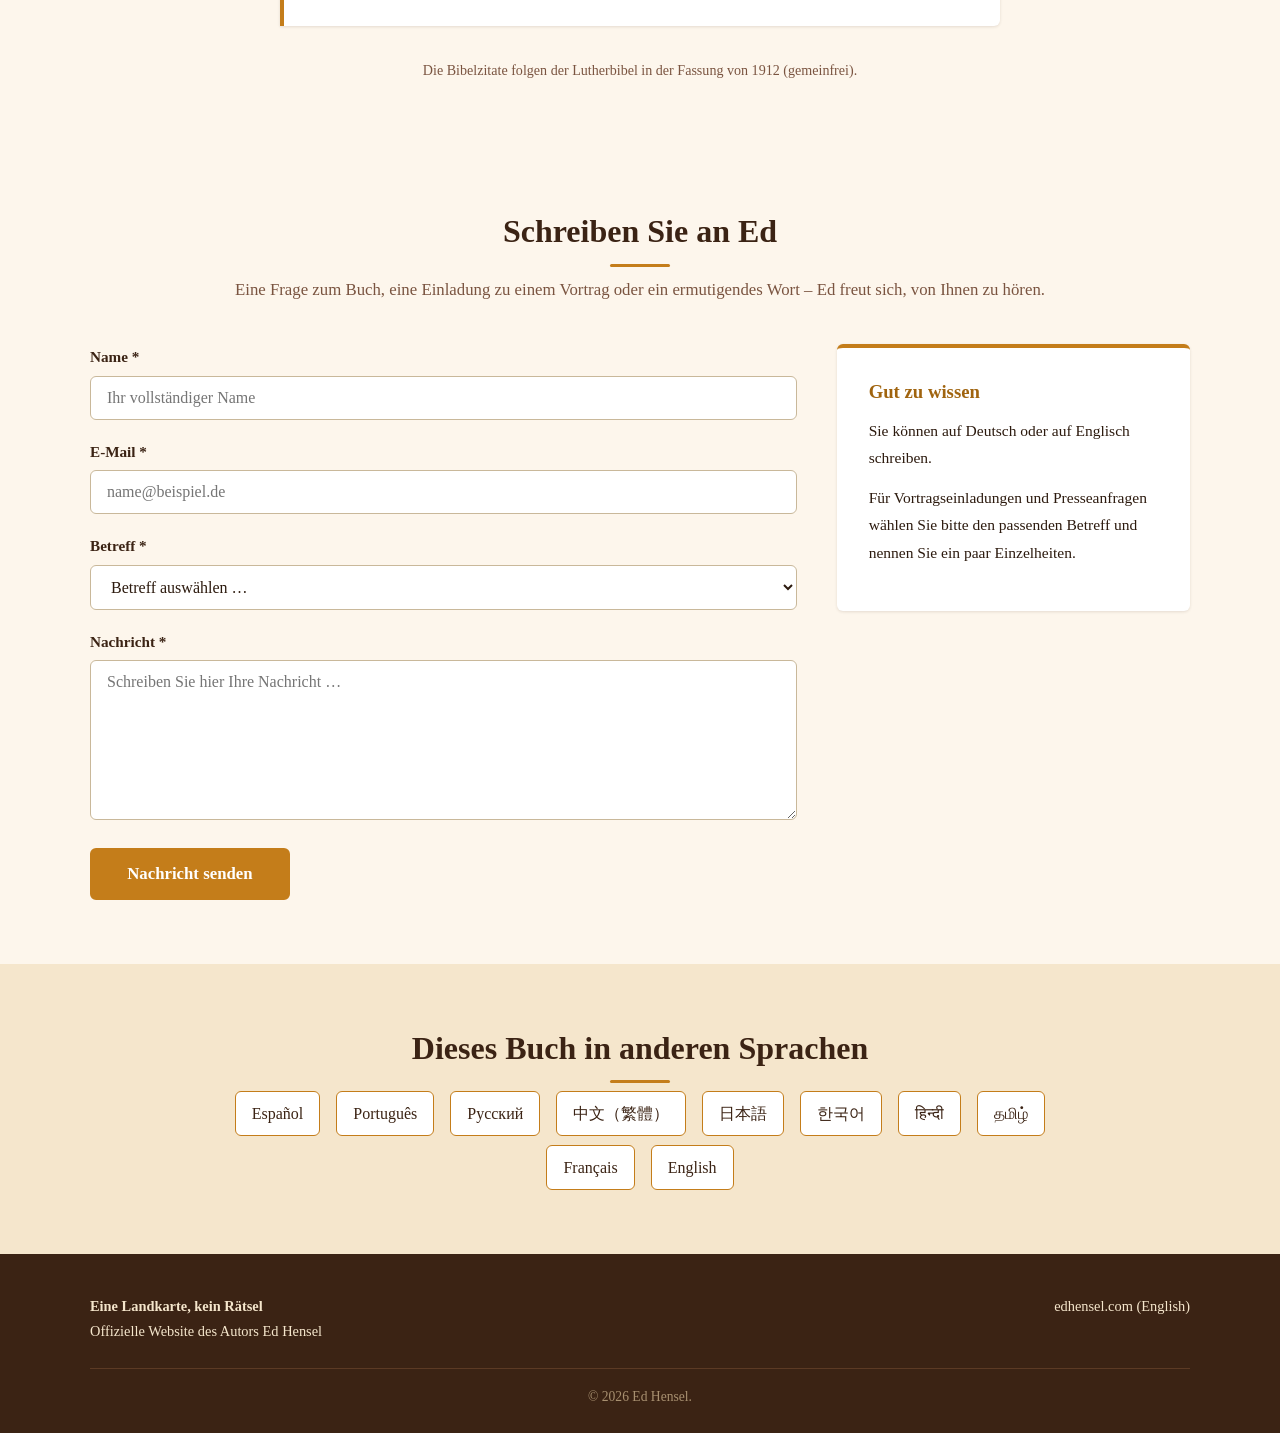
==== commit 87d4f859: "de: translated contact form, Français link" ====
--- a/de/index.html
+++ b/de/index.html
@@ -15,6 +15,7 @@
   <link rel="alternate" hreflang="ko" href="https://edhensel.com/ko/">
   <link rel="alternate" hreflang="hi" href="https://edhensel.com/hi/">
   <link rel="alternate" hreflang="ta" href="https://edhensel.com/ta/">
+  <link rel="alternate" hreflang="fr" href="https://edhensel.com/fr/">
   <link rel="alternate" hreflang="en" href="https://edhensel.com/book.html">
   <link rel="alternate" hreflang="x-default" href="https://edhensel.com/book.html">
   <meta property="og:title" content="Eine Landkarte, kein Rätsel: Was die Bibel wirklich über die Endzeit sagt">
@@ -27,6 +28,18 @@
   <link rel="icon" href="../favicon.svg" type="image/svg+xml">
   <link rel="stylesheet" href="../styles.css?v=20261105">
   <script type="application/ld+json">{"@context": "https://schema.org", "@type": "Book", "name": "Eine Landkarte, kein Rätsel: Was die Bibel wirklich über die Endzeit sagt", "author": {"@type": "Person", "name": "Ed Hensel"}, "inLanguage": "de", "image": "https://edhensel.com/de/cover.jpg", "url": "https://edhensel.com/de/"}</script>
+  <style>
+    .hp { position: absolute; left: -9999px; width: 1px; height: 1px; overflow: hidden; }
+    .form-status { margin-top: 1rem; padding: 1rem 1.2rem; border-radius: 6px; font-size: 1.02rem; }
+    .form-status--ok { background: #eef6ee; border: 1px solid #9cc79c; color: #1f4d1f; }
+    .form-status--err { background: #fbeeee; border: 1px solid #d9a3a3; color: #6b1f1f; }
+    @media (max-width: 480px) {   /* three header links (contact, languages, English) must fit on a phone */
+      .nav-wrapper { gap: .75rem; }
+      .site-logo { white-space: normal; font-size: 1rem; line-height: 1.25; }
+      .main-nav--lang ul { gap: .75rem; }
+      .main-nav--lang a { font-size: .85rem; letter-spacing: 0; white-space: nowrap; }
+    }
+  </style>
 </head>
 <body>
   <a class="skip-link" href="#main">Eine Landkarte, kein Rätsel</a>
@@ -34,7 +47,7 @@
     <div class="nav-wrapper">
       <a href="./" class="site-logo">Eine Landkarte, kein Rätsel</a>
       <nav class="main-nav main-nav--lang" aria-label="Dieses Buch in anderen Sprachen">
-        <ul><li><a href="#languages">Deutsch &#9662;</a></li><li><a href="../book.html" lang="en" hreflang="en">English</a></li></ul>
+        <ul><li><a href="#contact">Kontakt</a></li><li><a href="#languages">Deutsch &#9662;</a></li><li><a href="../book.html" lang="en" hreflang="en">English</a></li></ul>
       </nav>
     </div>
   </header>
@@ -80,10 +93,45 @@
         <p class="bible-notice">Die Bibelzitate folgen der Lutherbibel in der Fassung von 1912 (gemeinfrei).</p>
       </div>
     </section>
+    <section class="section" id="contact" aria-labelledby="contact-title">
+      <div class="container">
+        <h2 class="section-title" id="contact-title">Schreiben Sie an Ed</h2>
+        <p class="section-subtitle">Eine Frage zum Buch, eine Einladung zu einem Vortrag oder ein ermutigendes Wort – Ed freut sich, von Ihnen zu hören.</p>
+        <div class="contact-grid">
+          <div class="contact-form-wrapper">
+            <form class="contact-form" id="contact-form" action="https://formspree.io/f/mbdpqqwb" method="POST">
+              <input type="hidden" name="_subject" value="edhensel.com/de/ contact form (German)">
+              <input type="hidden" name="page" value="edhensel.com/de/ (German)">
+              <input type="text" name="_gotcha" tabindex="-1" autocomplete="off" aria-hidden="true" class="hp">
+              <label for="name">Name <span aria-hidden="true">*</span></label>
+              <input type="text" id="name" name="name" required autocomplete="name" placeholder="Ihr vollständiger Name">
+              <label for="email">E-Mail <span aria-hidden="true">*</span></label>
+              <input type="email" id="email" name="email" required autocomplete="email" placeholder="name@beispiel.de">
+              <label for="subject">Betreff <span aria-hidden="true">*</span></label>
+              <select id="subject" name="subject" required>
+                <option value="" disabled selected>Betreff auswählen …</option><option value="Book Question">Frage zum Buch</option><option value="Speaking Inquiry">Einladung zu einem Vortrag</option><option value="Media Request">Presseanfrage</option><option value="General Message">Allgemeine Nachricht</option>
+              </select>
+              <label for="message">Nachricht <span aria-hidden="true">*</span></label>
+              <textarea id="message" name="message" required placeholder="Schreiben Sie hier Ihre Nachricht …"></textarea>
+              <button type="submit" class="btn" data-sending="Wird gesendet …">Nachricht senden</button>
+            </form>
+            <p class="form-status" id="form-status" role="status" tabindex="-1" hidden
+               data-ok="Vielen Dank! Ihre Nachricht wurde gesendet." data-err="Die Nachricht konnte leider nicht gesendet werden. Bitte versuchen Sie es später noch einmal."></p>
+          </div>
+          <div class="contact-info-wrapper">
+            <div class="contact-info-box">
+              <h3>Gut zu wissen</h3>
+              <p>Sie können auf Deutsch oder auf Englisch schreiben.</p>
+              <p>Für Vortragseinladungen und Presseanfragen wählen Sie bitte den passenden Betreff und nennen Sie ein paar Einzelheiten.</p>
+            </div>
+          </div>
+        </div>
+      </div>
+    </section>
     <section class="section section--alt" id="languages">
       <div class="container">
         <h2 class="section-title">Dieses Buch in anderen Sprachen</h2>
-        <ul class="lang-list"><li><a href="../es/" hreflang="es" lang="es">Español</a></li><li><a href="../pt/" hreflang="pt-BR" lang="pt-BR">Português</a></li><li><a href="../ru/" hreflang="ru" lang="ru">Русский</a></li><li><a href="../zh/" hreflang="zh-Hant" lang="zh-Hant">中文（繁體）</a></li><li><a href="../ja/" hreflang="ja" lang="ja">日本語</a></li><li><a href="../ko/" hreflang="ko" lang="ko">한국어</a></li><li><a href="../hi/" hreflang="hi" lang="hi">हिन्दी</a></li><li><a href="../ta/" hreflang="ta" lang="ta">தமிழ்</a></li><li><a href="../book.html" hreflang="en" lang="en">English</a></li></ul>
+        <ul class="lang-list"><li><a href="../es/" hreflang="es" lang="es">Español</a></li><li><a href="../pt/" hreflang="pt-BR" lang="pt-BR">Português</a></li><li><a href="../ru/" hreflang="ru" lang="ru">Русский</a></li><li><a href="../zh/" hreflang="zh-Hant" lang="zh-Hant">中文（繁體）</a></li><li><a href="../ja/" hreflang="ja" lang="ja">日本語</a></li><li><a href="../ko/" hreflang="ko" lang="ko">한국어</a></li><li><a href="../hi/" hreflang="hi" lang="hi">हिन्दी</a></li><li><a href="../ta/" hreflang="ta" lang="ta">தமிழ்</a></li><li><a href="../fr/" hreflang="fr" lang="fr">Français</a></li><li><a href="../book.html" hreflang="en" lang="en">English</a></li></ul>
       </div>
     </section>
   </main>
@@ -96,5 +144,26 @@
       <p class="footer-copy">&copy; 2026 Ed Hensel.</p>
     </div>
   </footer>
+  <script>
+    (function () {
+      var f = document.getElementById('contact-form'), st = document.getElementById('form-status');
+      if (!f || !st || !window.fetch || !window.FormData) return;
+      f.addEventListener('submit', function (ev) {
+        ev.preventDefault();
+        var b = f.querySelector('button[type=submit]'), label = b.textContent;
+        b.disabled = true; b.textContent = b.getAttribute('data-sending'); st.hidden = true;
+        fetch(f.action, { method: 'POST', body: new FormData(f), headers: { 'Accept': 'application/json' } })
+          .then(function (r) {
+            if (!r.ok) throw new Error(r.status);
+            f.reset(); f.hidden = true;
+            st.textContent = st.getAttribute('data-ok'); st.className = 'form-status form-status--ok';
+          })
+          .catch(function () {
+            st.textContent = st.getAttribute('data-err'); st.className = 'form-status form-status--err';
+          })
+          .then(function () { b.disabled = false; b.textContent = label; st.hidden = false; st.focus(); });
+      });
+    })();
+  </script>
 </body>
 </html>
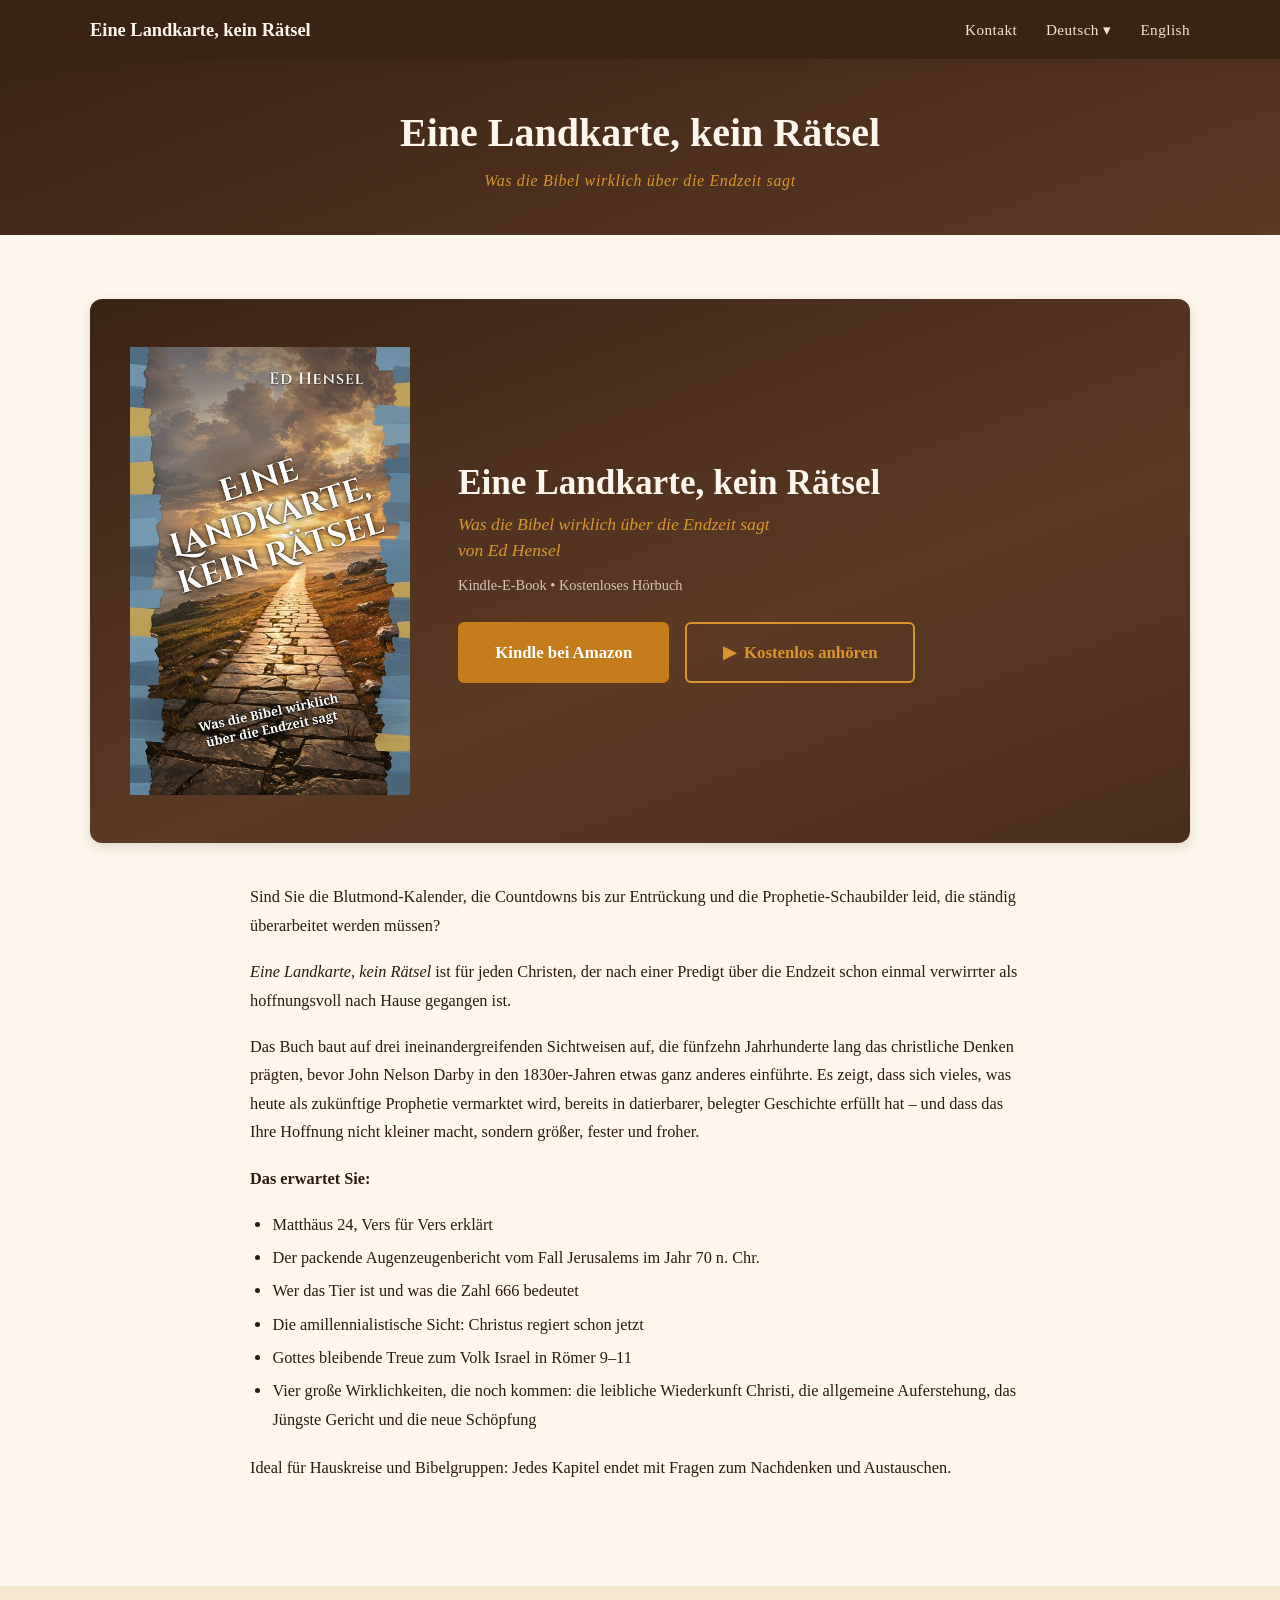
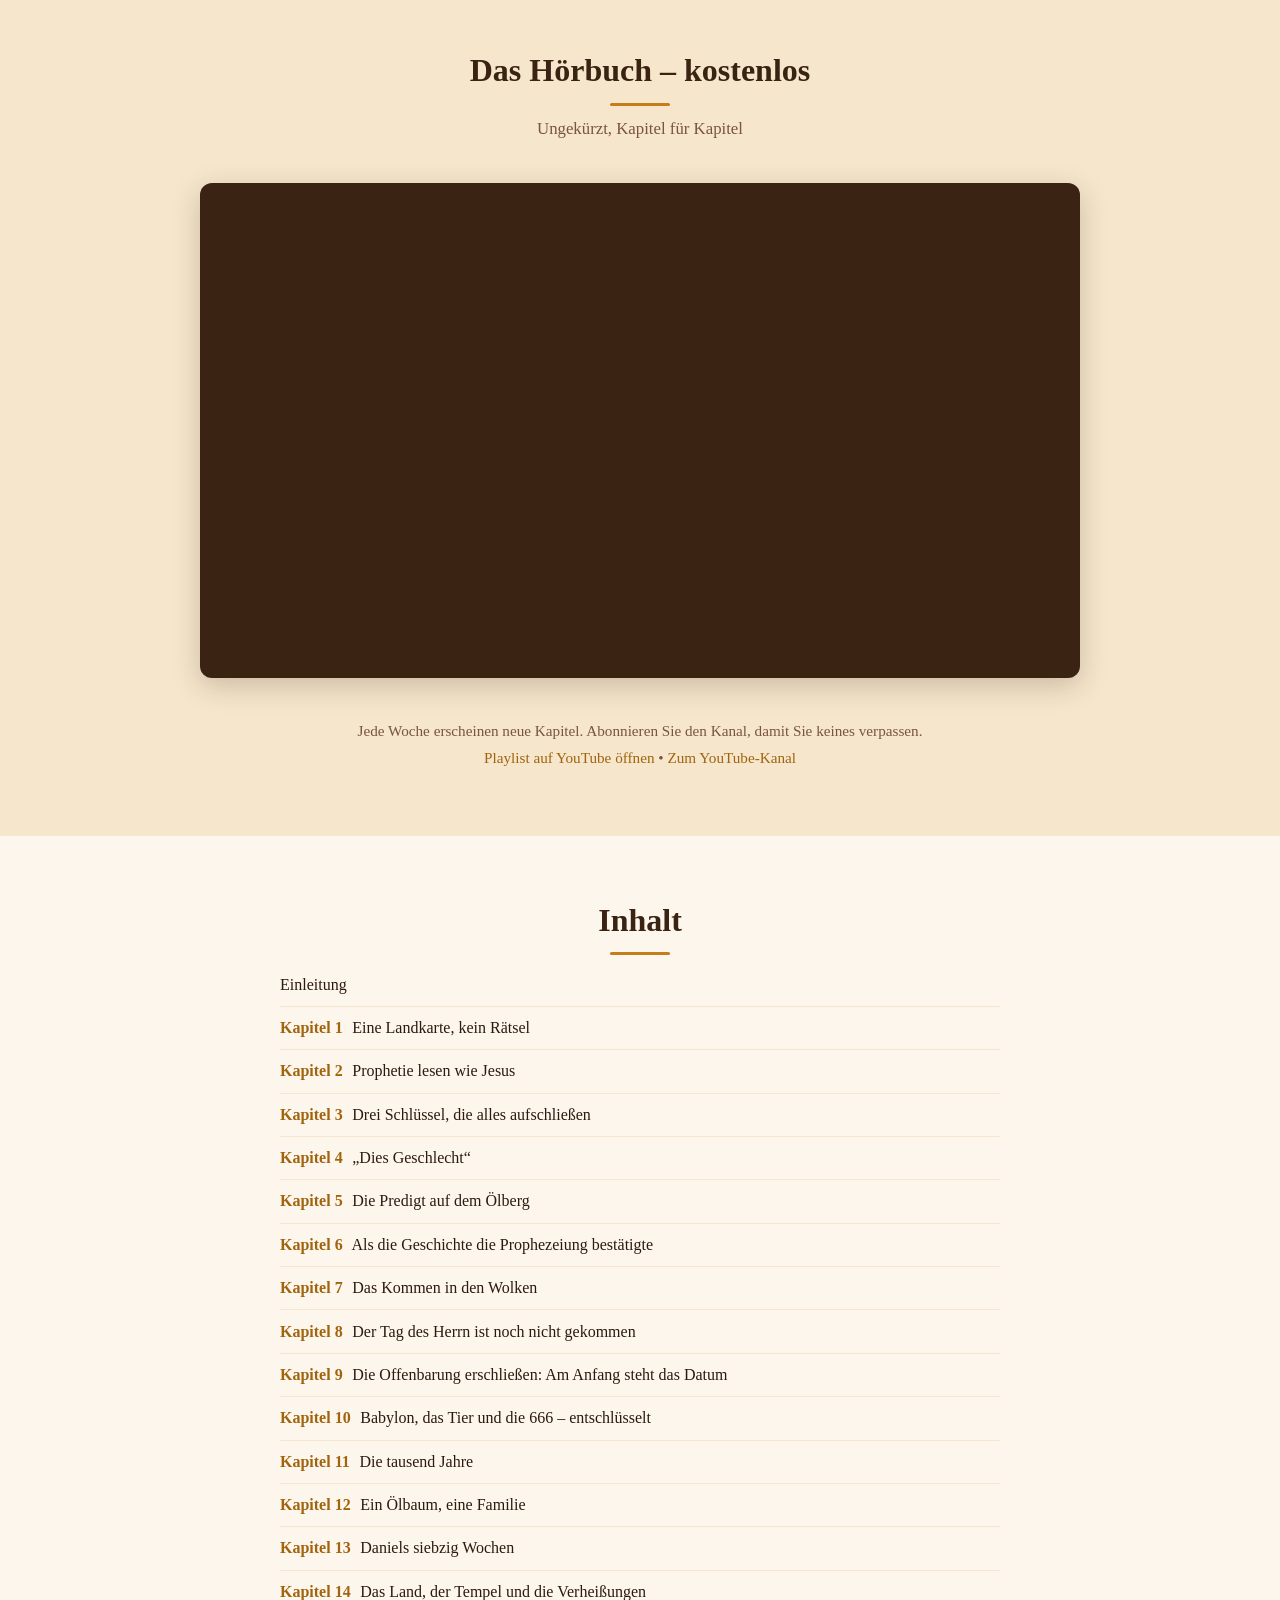
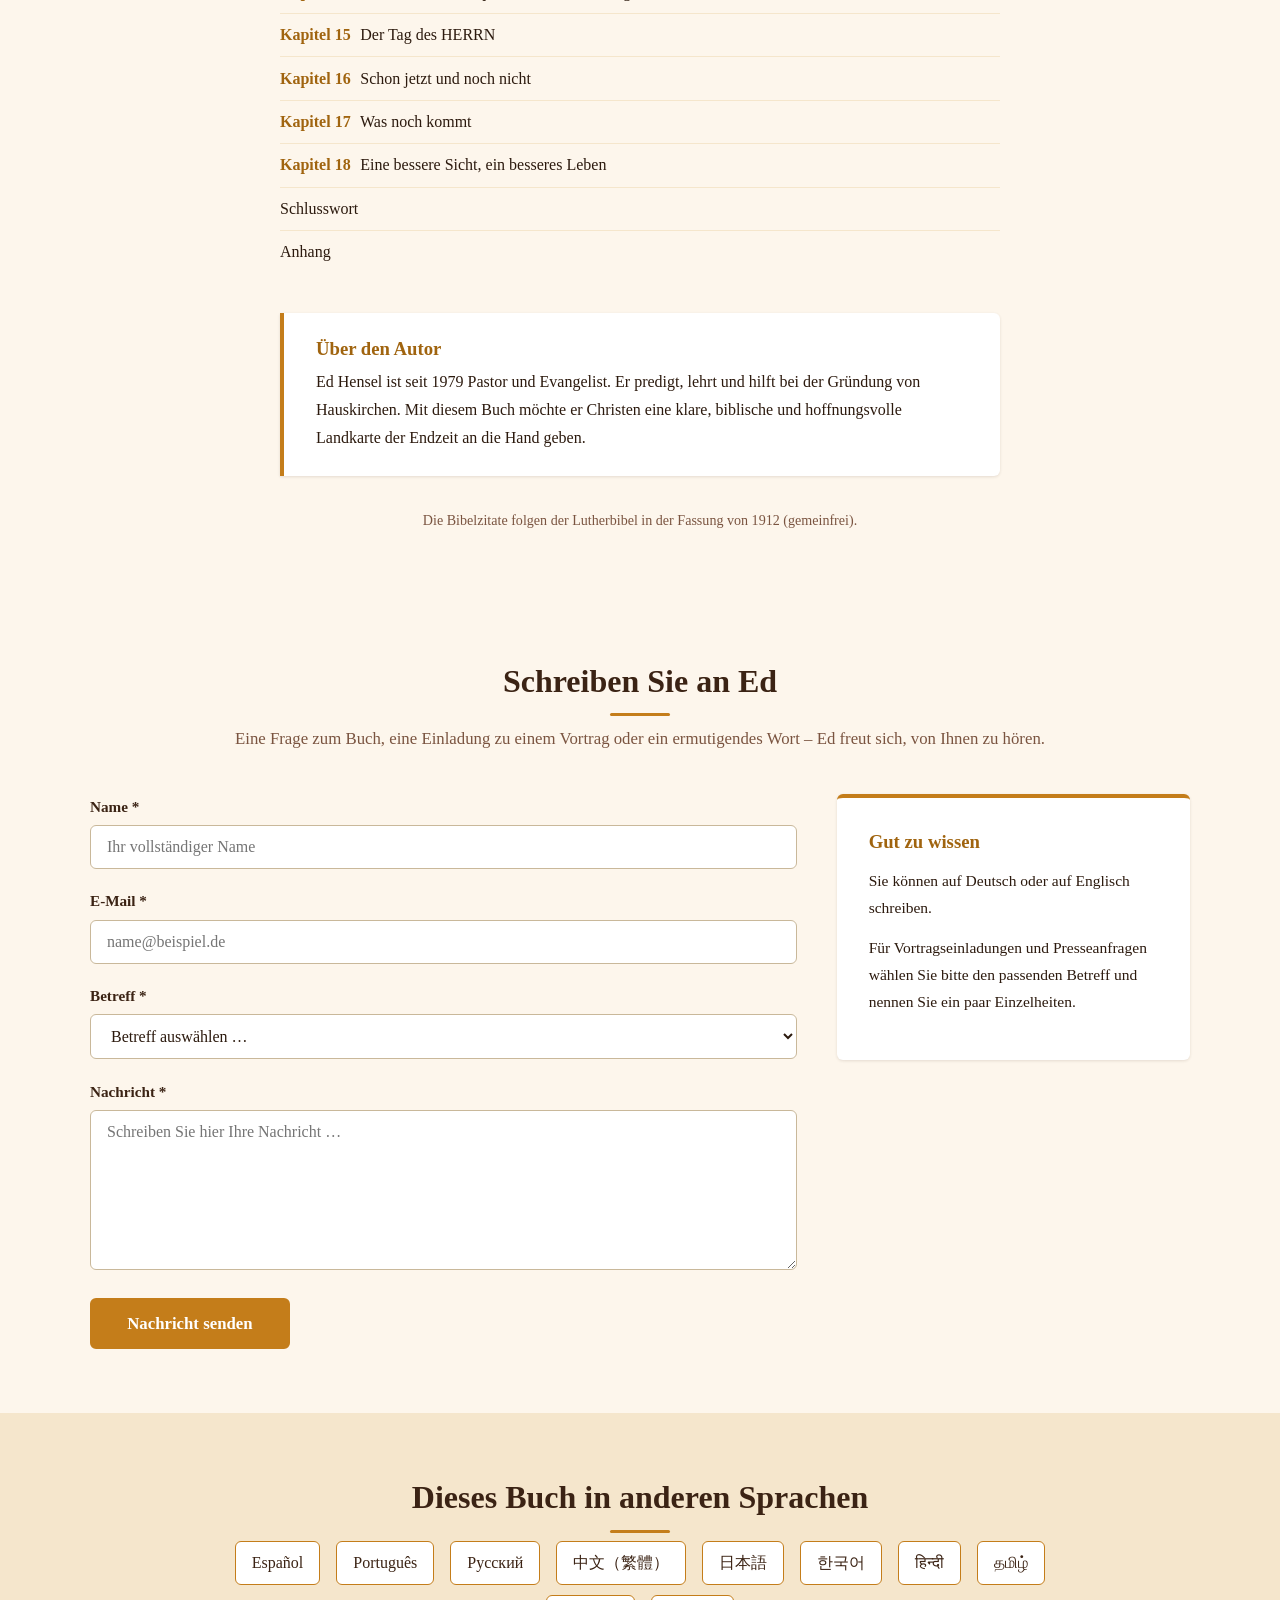
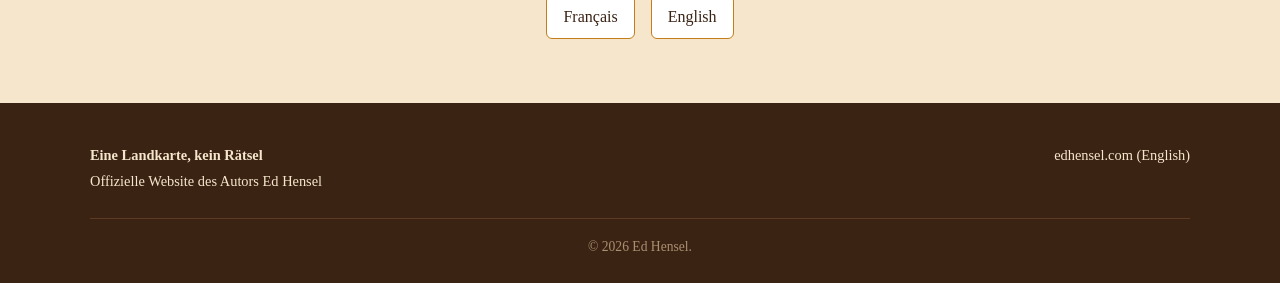
==== commit 00be17ca: "de: German audiobook is live on YouTube (playlist player)" ====
--- a/de/index.html
+++ b/de/index.html
@@ -79,7 +79,14 @@
       <div class="container">
         <h2 class="section-title">Das Hörbuch – kostenlos</h2>
         <p class="section-subtitle">Ungekürzt, Kapitel für Kapitel</p>
-        <p class="listen-note listen-note--soon">Das deutsche Hörbuch erscheint in Kürze auf YouTube. Abonnieren Sie den Kanal, um benachrichtigt zu werden.<br><a href="https://www.youtube.com/channel/UCPNk8jovsarUFDkknoVurIw" class="btn btn-outline" rel="noopener" target="_blank">Zum YouTube-Kanal</a></p>
+        <div class="listen-player"><div class="video-frame">
+            <iframe src="https://www.youtube-nocookie.com/embed/videoseries?list=PLNShuNLjo_pU&amp;rel=0&amp;playsinline=1"
+              title="Eine Landkarte, kein Rätsel — Kostenloses Hörbuch" loading="lazy"
+              allow="accelerometer; autoplay; clipboard-write; encrypted-media; gyroscope; picture-in-picture; web-share"
+              referrerpolicy="strict-origin-when-cross-origin" allowfullscreen></iframe></div></div>
+          <p class="listen-note">Jede Woche erscheinen neue Kapitel. Abonnieren Sie den Kanal, damit Sie keines verpassen.<br>
+            <a href="https://www.youtube.com/playlist?list=PLNShuNLjo_pU" rel="noopener" target="_blank">Playlist auf YouTube öffnen</a> &bull;
+            <a href="https://www.youtube.com/channel/UCPNk8jovsarUFDkknoVurIw" rel="noopener" target="_blank">Zum YouTube-Kanal</a></p>
       </div>
     </section>
     <section class="section">
